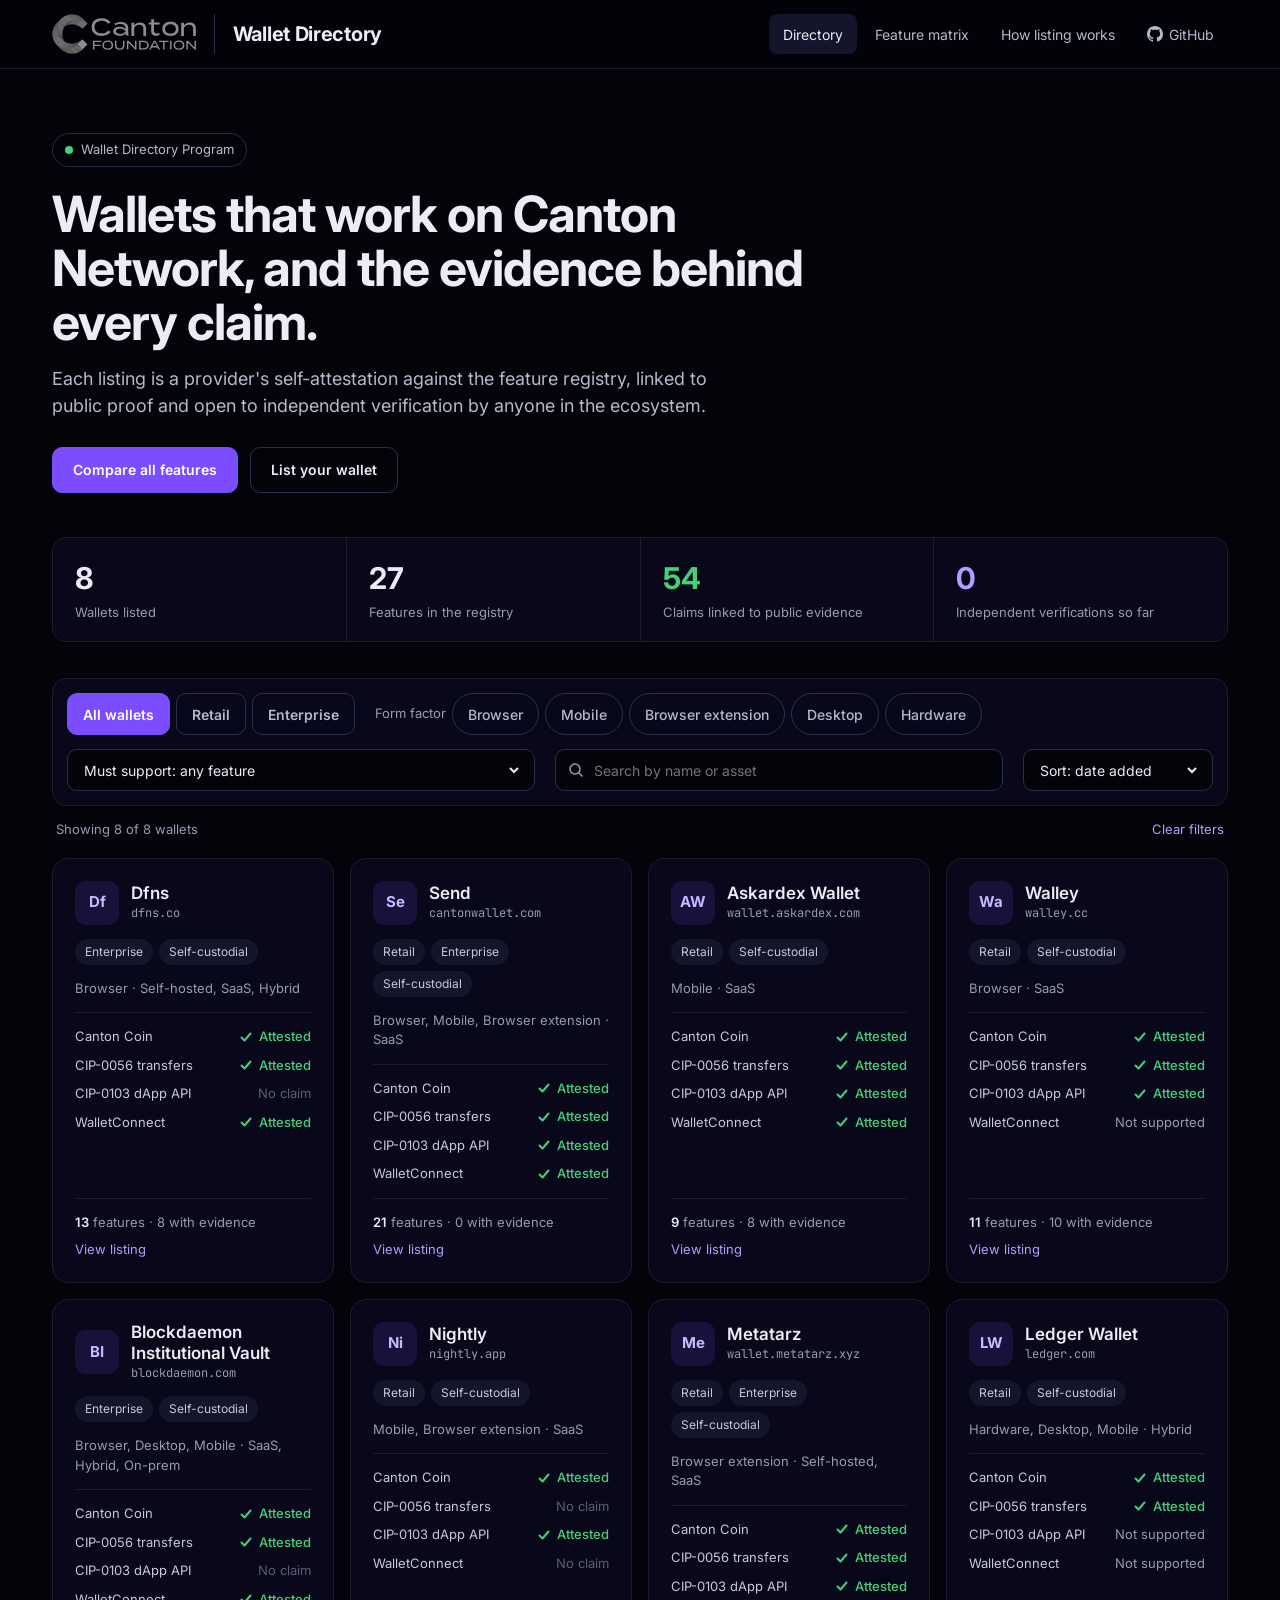
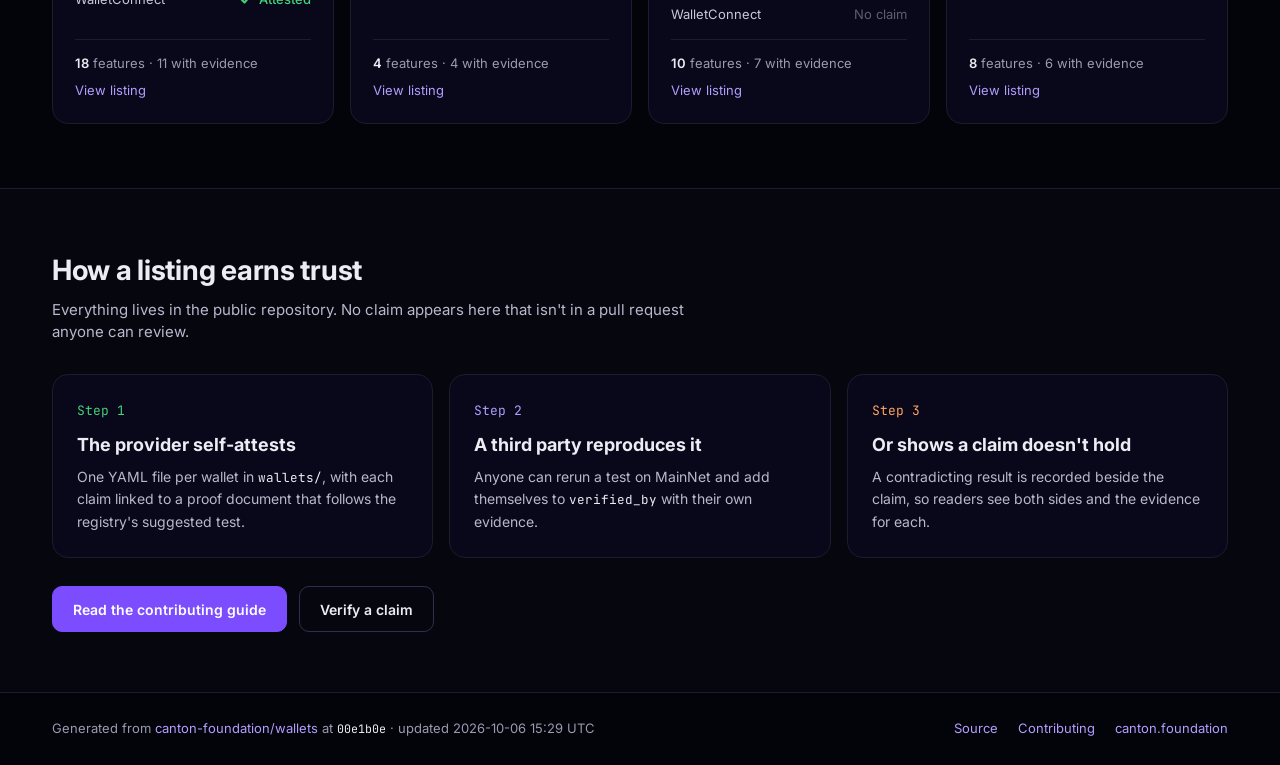
==== index.html @ 79802e5e "Added a new logo and favicon" ====
<!doctype html>
<html lang="en">
<head>
  <meta charset="utf-8">
  <meta name="viewport" content="width=device-width, initial-scale=1">
  <title>Canton Wallet Directory</title>
  <meta name="description" content="Canton Network wallet providers, the features they support, and the public evidence behind each claim.">
  <meta name="theme-color" content="#03030a">
  <!-- Canton "C" favicon, same file as sv-cal.canton.foundation -->
  <link rel="icon" type="image/png" href="assets/favicon.png">
  <link rel="apple-touch-icon" href="assets/favicon.png">
  <!-- Inter + JetBrains Mono, same fonts as the SV Calendar site -->
  <link rel="preconnect" href="https://fonts.googleapis.com">
  <link rel="preconnect" href="https://fonts.gstatic.com" crossorigin>
  <link href="https://fonts.googleapis.com/css2?family=Inter:wght@400;500;600;700&family=JetBrains+Mono:wght@400;500&display=swap" rel="stylesheet">
  <!-- Bump ?v= when styles.css or app.js change, to bust browser caches -->
  <link rel="stylesheet" href="assets/styles.css?v=2">
</head>
<body data-page="directory">
  <a class="skip" href="#main">Skip to content</a>
  <!-- Header and footer are drawn by app.js so all pages share one nav -->
  <header class="site-header" id="site-header"></header>
  <main id="main"><div class="wrap state-msg">Loading wallet data…</div></main>
  <footer class="site-footer" id="site-footer"></footer>
  <noscript><div class="wrap state-msg">This site needs JavaScript. The same data is in <a href="https://github.com/canton-foundation/wallets/blob/main/WALLET_DIRECTORY.md">WALLET_DIRECTORY.md</a>.</div></noscript>
  <script src="assets/app.js?v=2"></script>
</body>
</html>
---- assets/styles.css ----
/* ==========================================================================
   wallets.canton.foundation — shared styles
   Same visual language as sv-cal.canton.foundation and the Dev Fund site:
   dark #03030a base, #7c4dff purple, #43d17a green, Inter.
   ========================================================================== */

/* ---- Design tokens: change colours/spacing here, not in rules below ---- */
:root {
  --bg: #03030a;            /* page background */
  --bg-raised: #08081a;     /* cards, toolbars, table header */
  --bg-sunken: #06060f;     /* table body, footer band */
  --line: #1c1c2e;          /* main borders */
  --line-soft: #14142a;     /* row dividers, chip fill */
  --line-strong: #2f2f4d;   /* outlined buttons, inputs */

  --text: #ececf4;          /* body text */
  --text-2: #b8b8cc;        /* secondary text */
  --muted: #9a9ab0;         /* captions (passes 4.5:1 on --bg) */
  --faint: #5c5c74;         /* "no claim" dash */

  --purple: #7c4dff;        /* primary action */
  --purple-text: #b39dff;   /* purple used as text on dark */
  --purple-tint: #17123a;   /* wallet monogram tile */
  --green: #43d17a;         /* attested */
  --green-tint: #0f2a1b;
  --green-edge: #2b6e45;
  --orange: #ffa463;        /* disputed */
  --orange-tint: #3a1d0b;
  --shield-tint: #22174d;   /* verified */

  --radius-s: 8px;
  --radius-m: 12px;
  --radius-l: 16px;
  --max: 1240px;            /* content width */
  --font: "Inter", system-ui, -apple-system, "Segoe UI", sans-serif;
  --mono: "JetBrains Mono", ui-monospace, SFMono-Regular, Menlo, monospace;
}

/* ---- Base ---- */
*, *::before, *::after { box-sizing: border-box; }
html { -webkit-text-size-adjust: 100%; }
body {
  margin: 0;
  background: var(--bg);
  color: var(--text);
  font-family: var(--font);
  font-size: 15px;
  line-height: 1.5;
}
a { color: var(--purple-text); text-decoration: none; }
a:hover { color: #d4c7ff; text-decoration: underline; }
:focus-visible { outline: 2px solid var(--purple-text); outline-offset: 2px; border-radius: 4px; }
code { font-family: var(--mono); font-size: 0.9em; color: var(--text); }
.wrap { max-width: var(--max); margin: 0 auto; padding: 0 32px; }
.wrap--wide { max-width: 1360px; }
.sr-only { position: absolute; width: 1px; height: 1px; overflow: hidden; clip: rect(0 0 0 0); white-space: nowrap; }
@media (max-width: 640px) { .wrap { padding: 0 18px; } }

/* ---- Header / nav ---- */
.site-header { border-bottom: 1px solid var(--line); background: rgba(3, 3, 10, 0.94); position: sticky; top: 0; z-index: 20; backdrop-filter: blur(8px); }
.site-header .wrap { display: flex; flex-wrap: wrap; align-items: center; justify-content: space-between; gap: 12px; padding-top: 14px; padding-bottom: 14px; }
.brand { display: flex; align-items: center; gap: 12px; color: var(--text); }
.brand:hover { color: var(--text); text-decoration: none; }
/* Logo | divider | title, same arrangement as the SV Calendar header */
.brand { gap: 18px; min-width: 0; }
.brand-logo { height: 40px; width: auto; display: block; flex: 0 0 auto; }
.brand-divider { width: 1px; align-self: stretch; min-height: 36px; background: rgba(201, 156, 255, 0.25); flex: 0 0 auto; }
.brand-title { font-size: 20px; font-weight: 700; letter-spacing: -0.3px; white-space: nowrap; }
@media (max-width: 640px) {
  .brand-logo { height: 32px; }
  .brand-divider { display: none; }
  .brand-title { font-size: 16px; }
}
.nav { display: flex; flex-wrap: wrap; gap: 4px; font-size: 14px; }
.nav a { display: inline-flex; align-items: center; gap: 6px; min-height: 40px; padding: 0 14px; border-radius: var(--radius-s); color: var(--text-2); }
.nav a:hover { background: var(--line-soft); color: var(--text); text-decoration: none; }
.nav a[aria-current="page"] { background: var(--line-soft); color: var(--text); }

/* ---- Buttons & chips ---- */
.btn { display: inline-flex; align-items: center; justify-content: center; gap: 8px; min-height: 46px; padding: 0 20px; border-radius: 10px; border: 1px solid var(--line-strong); background: transparent; color: var(--text); font: inherit; font-size: 14px; font-weight: 600; cursor: pointer; }
.btn:hover { border-color: #4a4a72; text-decoration: none; color: var(--text); }
.btn--primary { background: var(--purple); border-color: var(--purple); color: #fff; }
.btn--primary:hover { background: #6a3cf0; color: #fff; }
.seg { display: inline-flex; flex-wrap: wrap; gap: 6px; }
.seg button, .chip {
  min-height: 42px; padding: 0 15px; border-radius: 10px; border: 1px solid var(--line-strong);
  background: transparent; color: var(--text-2); font: inherit; font-size: 14px; font-weight: 600; cursor: pointer;
}
.chip { border-radius: 999px; font-weight: 500; }
.seg button[aria-pressed="true"], .chip[aria-pressed="true"] { background: var(--purple); border-color: var(--purple); color: #fff; }
.tag { display: inline-block; padding: 4px 10px; border-radius: 999px; background: var(--line-soft); color: #c8c8da; font-size: 12px; }

/* ---- Form fields ---- */
.field { min-width: 0; max-width: 100%; display: flex; align-items: center; gap: 8px; min-height: 42px; padding: 0 12px; border: 1px solid var(--line-strong); border-radius: 10px; color: var(--muted); background: var(--bg); }
.field input, .field select { flex: 1; min-width: 0; width: 100%; text-overflow: ellipsis; background: transparent; border: 0; color: var(--text); font: inherit; font-size: 14px; outline: none; }
.field select option { background: var(--bg-raised); }
.field:focus-within { border-color: var(--purple-text); }
.field-label { font-size: 13px; color: var(--muted); }

/* ---- Hero ---- */
.hero { padding: 64px 0 36px; }
.hero h1 { margin: 0 0 16px; font-size: clamp(32px, 5vw, 50px); line-height: 1.08; letter-spacing: -0.02em; max-width: 820px; }
.hero p { margin: 0; font-size: 18px; color: var(--text-2); max-width: 680px; }
.hero-actions { display: flex; flex-wrap: wrap; gap: 12px; margin-top: 28px; }
.pill-intro { display: inline-flex; align-items: center; gap: 8px; padding: 6px 12px; margin-bottom: 20px; border: 1px solid #2a2a44; border-radius: 999px; font-size: 13px; color: var(--text-2); }
.dot { width: 8px; height: 8px; border-radius: 50%; background: var(--green); }

/* Stats strip: one bordered band split by 1px gaps */
.stats { display: grid; grid-template-columns: repeat(auto-fit, minmax(190px, 1fr)); gap: 1px; margin-top: 44px; background: var(--line); border: 1px solid var(--line); border-radius: 14px; overflow: hidden; }
.stat { background: var(--bg-raised); padding: 18px 22px; }
.stat b { display: block; font-size: 30px; font-weight: 700; }
.stat span { font-size: 13px; color: var(--muted); }
.stat .is-green { color: var(--green); }
.stat .is-purple { color: var(--purple-text); }

/* ---- Directory toolbar ---- */
.toolbar { display: flex; flex-wrap: wrap; align-items: center; gap: 14px 20px; padding: 14px; border: 1px solid var(--line); border-radius: 14px; background: var(--bg-raised); }
.toolbar-group { display: flex; flex-wrap: wrap; align-items: center; gap: 6px; }
.toolbar .field { flex: 1 1 220px; }
.result-line { display: flex; flex-wrap: wrap; justify-content: space-between; gap: 8px; margin: 14px 4px 18px; font-size: 13px; color: var(--muted); }
.linkish { background: none; border: 0; padding: 0; color: var(--purple-text); font: inherit; cursor: pointer; }
.linkish:hover { text-decoration: underline; }

/* ---- Wallet cards ---- */
.cards { display: grid; grid-template-columns: repeat(auto-fill, minmax(270px, 1fr)); gap: 16px; padding-bottom: 64px; }
.card { display: flex; flex-direction: column; gap: 14px; padding: 22px; border: 1px solid var(--line); border-radius: var(--radius-l); background: var(--bg-raised); }
.card:hover { border-color: #2c2c48; }
.card-head { display: flex; align-items: center; gap: 12px; }
.mono-tile { flex: none; width: 44px; height: 44px; border-radius: 11px; background: var(--purple-tint); color: #c9b8ff; display: flex; align-items: center; justify-content: center; font-weight: 700; font-size: 15px; }
.card h2 { margin: 0; font-size: 17px; font-weight: 600; line-height: 1.25; }
.card h2 a { color: var(--text); }
.domain { font-size: 12px; color: var(--muted); font-family: var(--mono); overflow-wrap: anywhere; }
.tags { display: flex; flex-wrap: wrap; gap: 6px; }
.form-line { font-size: 13px; color: var(--muted); }
.keylist { list-style: none; margin: 0; padding: 14px 0 0; border-top: 1px solid var(--line); display: flex; flex-direction: column; gap: 9px; font-size: 13px; }
.keylist li { display: flex; justify-content: space-between; align-items: center; gap: 8px; color: #c8c8da; }
.card-foot { margin-top: auto; display: flex; flex-wrap: wrap; align-items: center; justify-content: space-between; gap: 8px; padding-top: 14px; border-top: 1px solid var(--line); font-size: 13px; color: var(--muted); }
.card-foot strong { color: var(--text); font-weight: 600; }
.empty { grid-column: 1 / -1; padding: 40px; border: 1px dashed var(--line-strong); border-radius: var(--radius-l); text-align: center; color: var(--text-2); }

/* Small inline status words used on cards */
.st-yes { display: inline-flex; align-items: center; gap: 6px; color: var(--green); font-weight: 500; }
.st-no { color: var(--muted); }
.st-none { color: var(--faint); }

/* ---- "How it works" band ---- */
.band { border-top: 1px solid var(--line); background: var(--bg-sunken); padding: 60px 0; }
.band h2 { margin: 0 0 8px; font-size: 28px; letter-spacing: -0.01em; }
.band > .wrap > p { margin: 0 0 30px; color: var(--text-2); max-width: 640px; }
.steps { display: grid; grid-template-columns: repeat(auto-fit, minmax(250px, 1fr)); gap: 16px; list-style: none; margin: 0; padding: 0; }
.steps li { padding: 24px; border: 1px solid var(--line); border-radius: var(--radius-l); background: var(--bg-raised); }
.steps .step-n { font-family: var(--mono); font-size: 13px; }
.steps h3 { margin: 10px 0 8px; font-size: 18px; }
.steps p { margin: 0; color: var(--text-2); font-size: 14px; line-height: 1.6; }

/* ---- Page header (matrix / profile) ---- */
.page-head { padding: 44px 0 22px; display: flex; flex-wrap: wrap; align-items: flex-end; justify-content: space-between; gap: 20px; }
.page-head h1 { margin: 0 0 8px; font-size: clamp(30px, 4vw, 40px); letter-spacing: -0.02em; line-height: 1.1; }
.page-head p { margin: 0; color: var(--text-2); max-width: 640px; }

/* ---- Legend ---- */
.legend { display: flex; flex-wrap: wrap; gap: 10px 22px; padding: 14px 18px; margin-bottom: 18px; border: 1px solid var(--line); border-radius: var(--radius-m); background: var(--bg-raised); font-size: 13px; color: #c8c8da; }
.legend span { display: inline-flex; align-items: center; gap: 8px; }

/* ---- Status badges (matrix cells + legend) ---- */
.badge { width: 30px; height: 30px; border-radius: var(--radius-s); display: inline-flex; align-items: center; justify-content: center; }
.badge--sm { width: 22px; height: 22px; border-radius: 6px; }
.badge--proof { background: var(--green-tint); color: var(--green); }
.badge--attested { border: 1.5px solid var(--green-edge); color: var(--green); }
.badge--verified { background: var(--shield-tint); color: #c9b8ff; }
.badge--disputed { background: var(--orange-tint); color: var(--orange); }
a.badge:hover { filter: brightness(1.3); text-decoration: none; }
.cell-stack { display: inline-flex; gap: 4px; align-items: center; justify-content: center; flex-wrap: wrap; }
.unsup { font-size: 12px; color: var(--muted); border-bottom: 1px dotted #6b6b85; }
.unsup:hover { color: var(--text); text-decoration: none; }
.nil { color: #4a4a60; }

/* ---- Matrix table ---- */
.matrix-controls { display: flex; flex-wrap: wrap; gap: 10px 18px; align-items: center; margin-bottom: 16px; }
.table-box { overflow: auto; max-height: calc(100vh - 140px); border: 1px solid var(--line); border-radius: var(--radius-l); background: var(--bg-sunken); margin-bottom: 18px; }
.matrix { width: 100%; border-collapse: separate; border-spacing: 0; font-size: 13px; }
.matrix th, .matrix td { border-bottom: 1px solid var(--line-soft); }
.matrix thead th { position: sticky; top: 0; z-index: 3; background: var(--bg-raised); padding: 14px 6px; border-bottom: 1px solid var(--line); vertical-align: bottom; min-width: 96px; }
.matrix thead th.feat-col { left: 0; z-index: 4; text-align: left; padding-left: 20px; min-width: 230px; color: var(--muted); font-size: 13px; font-weight: 600; }
.matrix .wallet-head { display: flex; flex-direction: column; align-items: center; gap: 7px; color: var(--text); text-align: center; }
.matrix .wallet-head:hover { text-decoration: none; }
.matrix .wallet-head .mono-tile { width: 36px; height: 36px; font-size: 13px; border-radius: 10px; }
.matrix .wallet-head b { font-size: 13px; line-height: 1.25; font-weight: 600; }
.matrix .wallet-head small { font-size: 11px; color: var(--muted); font-weight: 400; }
.matrix tbody th[scope="row"] { position: sticky; left: 0; z-index: 2; background: var(--bg-sunken); text-align: left; font-weight: 500; padding: 13px 20px; min-width: 230px; max-width: 280px; }
.matrix .feat-id { font-family: var(--mono); font-size: 11px; color: #6b6b85; margin-top: 2px; font-weight: 400; }
.matrix td { text-align: center; padding: 9px 6px; border-left: 1px solid var(--line-soft); }
.matrix td.text-cell { text-align: left; font-size: 12px; color: var(--text-2); line-height: 1.45; min-width: 96px; overflow-wrap: anywhere; }
.matrix .cat-row th { position: sticky; left: 0; background: var(--bg-sunken); text-align: left; padding: 20px 20px 8px; font-size: 13px; font-weight: 600; color: var(--purple-text); border-bottom: 1px solid var(--line); }
.matrix .section-row th { background: #0b0b1d; text-align: left; padding: 14px 20px; font-size: 15px; font-weight: 700; border-bottom: 1px solid var(--line); position: sticky; left: 0; }
.matrix tbody tr:hover td, .matrix tbody tr:hover th[scope="row"] { background: #0c0c1c; }
.note { font-size: 13px; color: var(--muted); margin: 0 4px 56px; }

/* ---- Profile ---- */
.crumbs { padding-top: 28px; font-size: 13px; color: var(--muted); }
.crumbs span { margin: 0 6px; }
.profile-head { display: flex; flex-wrap: wrap; align-items: flex-start; justify-content: space-between; gap: 22px; margin-top: 22px; }
.profile-id { display: flex; gap: 18px; align-items: center; }
.profile-id .mono-tile { width: 68px; height: 68px; border-radius: 18px; font-size: 22px; }
.profile-id h1 { margin: 0; font-size: clamp(30px, 4vw, 40px); letter-spacing: -0.02em; line-height: 1.1; }
.profile-meta { display: flex; flex-wrap: wrap; gap: 4px 16px; margin-top: 8px; font-size: 14px; color: var(--muted); }
.profile-tags { margin-top: 18px; }
.profile-stats { margin-top: 24px; display: grid; grid-template-columns: repeat(auto-fit, minmax(170px, 1fr)); gap: 12px; }
.profile-stats div { padding: 16px 20px; border: 1px solid var(--line); border-radius: 14px; background: var(--bg-raised); }
.profile-stats b { display: block; font-size: 26px; }
.profile-stats span { font-size: 13px; color: var(--muted); }
.profile-body { display: flex; flex-wrap: wrap; gap: 30px; align-items: flex-start; padding: 36px 0 64px; }
.profile-main { flex: 999 1 560px; min-width: 0; display: flex; flex-direction: column; gap: 26px; }
.profile-side { flex: 1 1 300px; display: flex; flex-direction: column; gap: 16px; }
.group-title { margin: 0 0 10px; font-size: 14px; font-weight: 600; color: var(--purple-text); }
.feature-list { border: 1px solid var(--line); border-radius: 14px; background: var(--bg-raised); overflow: hidden; }
.feature-row { padding: 16px 20px; border-bottom: 1px solid var(--line-soft); display: flex; flex-direction: column; gap: 8px; }
.feature-row:last-child { border-bottom: 0; }
.feature-top { display: flex; flex-wrap: wrap; justify-content: space-between; align-items: center; gap: 10px; }
.feature-top .name { font-weight: 600; font-size: 15px; }
.feature-top .fid { font-family: var(--mono); font-size: 11px; color: #6b6b85; }
.pills { display: flex; flex-wrap: wrap; gap: 6px; }
.pill { display: inline-flex; align-items: center; gap: 6px; padding: 4px 10px; border-radius: 999px; font-size: 12px; font-weight: 600; }
.pill--proof, .pill--attested { background: var(--green-tint); color: var(--green); }
.pill--unsupported { background: var(--line-soft); color: #c8c8da; }
.pill--none { color: var(--faint); font-weight: 500; }
.pill--pending { border: 1px dashed #3a3a58; color: var(--muted); font-weight: 500; }
.pill--verified { background: var(--shield-tint); color: #c9b8ff; }
.pill--disputed { background: var(--orange-tint); color: var(--orange); }
.reason { margin: 0; font-size: 14px; color: var(--text-2); }
.text-val { margin: 0; font-size: 14px; color: var(--text); }
.row-links { display: flex; flex-wrap: wrap; gap: 6px 18px; font-size: 13px; }
details.test summary { cursor: pointer; color: var(--muted); font-size: 13px; }
details.test p { margin: 8px 0 0; font-size: 13px; color: var(--text-2); }
.panel { padding: 22px; border: 1px solid var(--line); border-radius: 14px; background: var(--bg-raised); }
.panel h2 { margin: 0 0 12px; font-size: 15px; }
.panel--accent { border-color: #2a2150; background: #0e0a24; }
.panel p { margin: 0 0 16px; font-size: 13px; color: var(--text-2); line-height: 1.6; }
.panel dl { margin: 0; display: flex; flex-direction: column; gap: 14px; font-size: 13px; }
.panel dt { color: var(--muted); margin-bottom: 3px; }
.panel dd { margin: 0; line-height: 1.55; }
.stack { display: flex; flex-direction: column; gap: 8px; }
.compare-form { display: flex; flex-direction: column; gap: 10px; }

/* ---- Footer ---- */
.site-footer { border-top: 1px solid var(--line); }
.site-footer .wrap { display: flex; flex-wrap: wrap; justify-content: space-between; gap: 12px; padding-top: 26px; padding-bottom: 26px; font-size: 13px; color: var(--muted); }
.site-footer nav { display: flex; gap: 20px; }

/* ---- Loading / error ---- */
.state-msg { padding: 60px 0; color: var(--text-2); }

@media (prefers-reduced-motion: reduce) { * { scroll-behavior: auto !important; transition: none !important; } }

/* Skip link: hidden until focused with the keyboard */
.skip { position: absolute; left: -9999px; top: 8px; z-index: 50; padding: 10px 14px; border-radius: 8px; background: var(--purple); color: #fff; }
.skip:focus { left: 8px; }
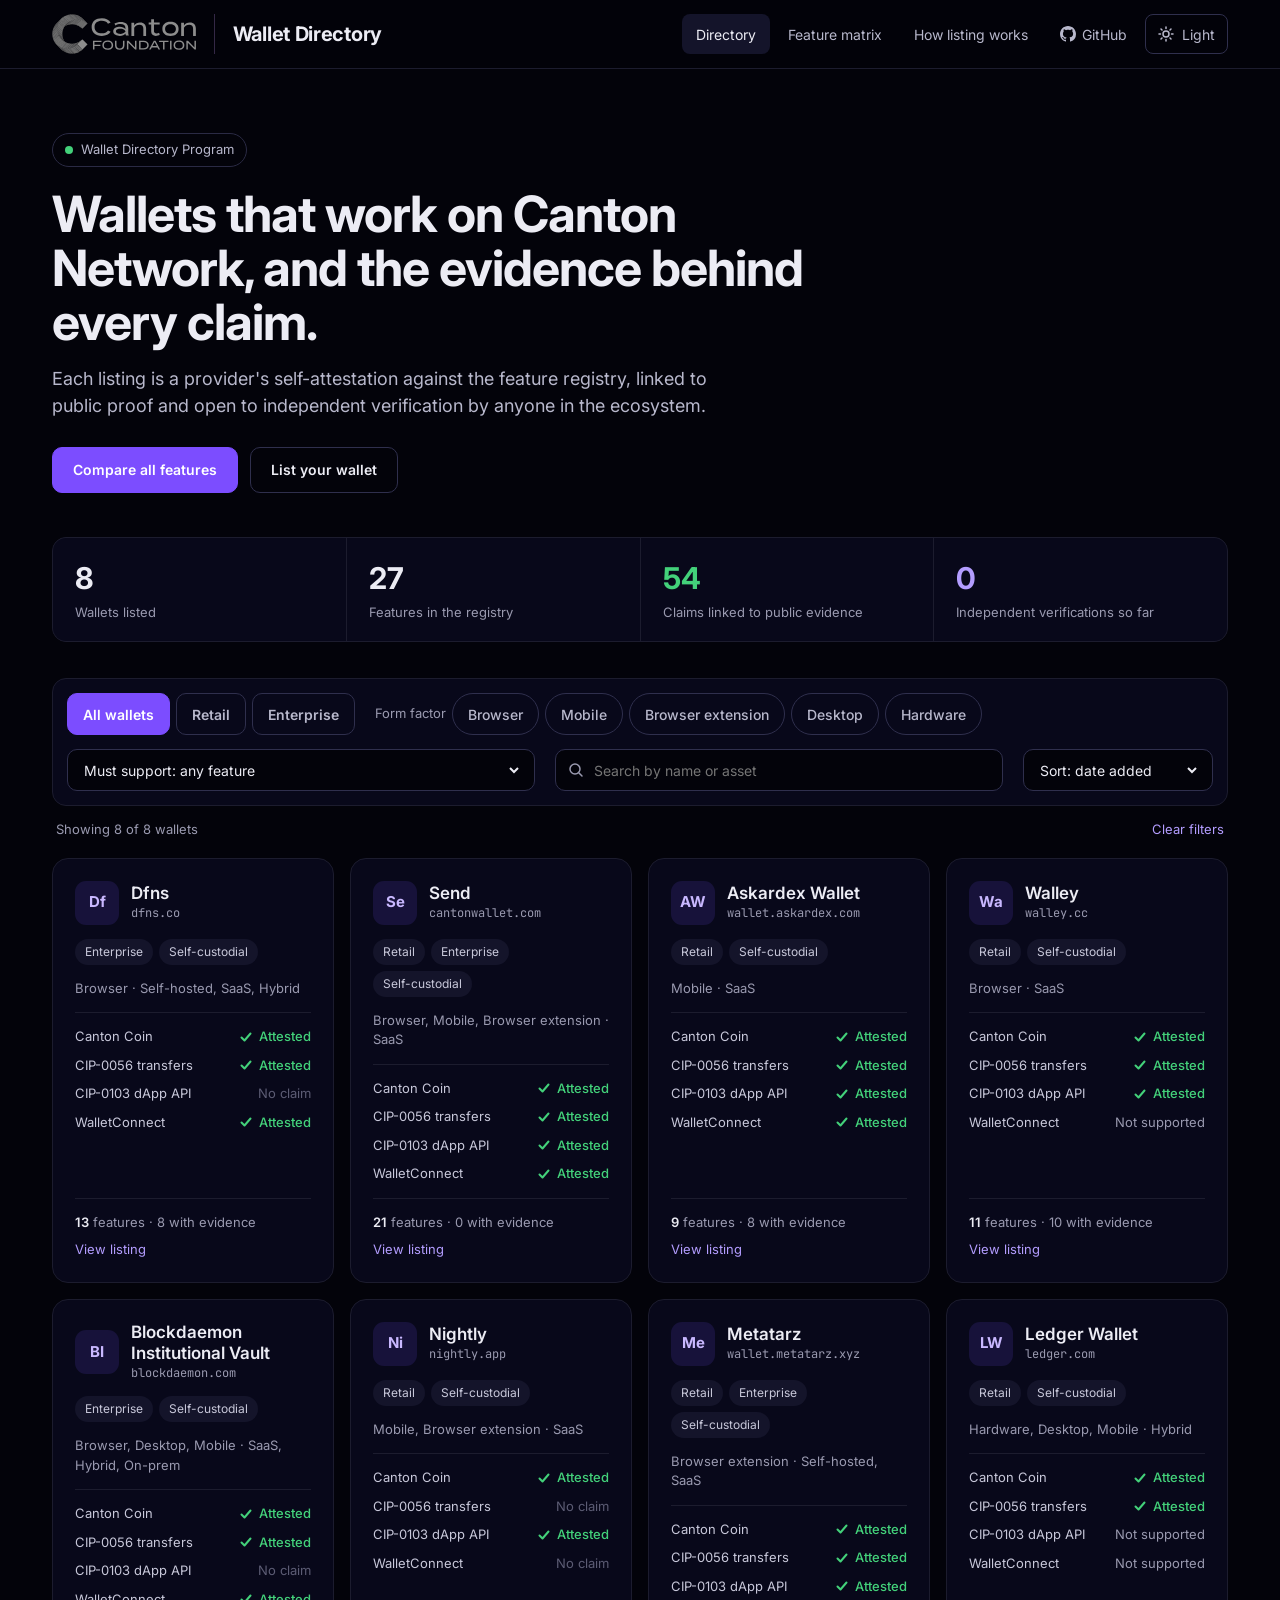
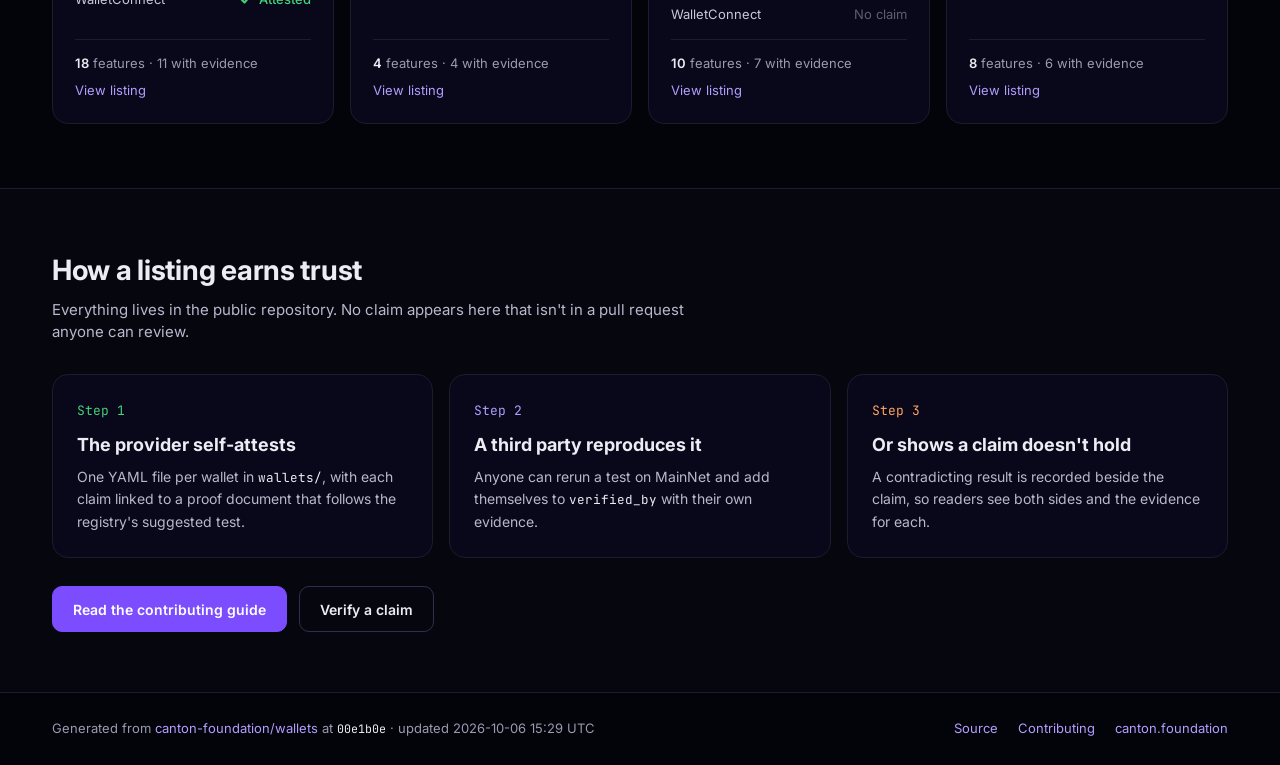
==== commit d830a312: "Added light theme" ====
--- a/index.html
+++ b/index.html
@@ -5,7 +5,8 @@
   <meta name="viewport" content="width=device-width, initial-scale=1">
   <title>Canton Wallet Directory</title>
   <meta name="description" content="Canton Network wallet providers, the features they support, and the public evidence behind each claim.">
-  <meta name="theme-color" content="#03030a">
+  <meta name="theme-color" content="#03030a" media="(prefers-color-scheme: dark)">
+  <meta name="theme-color" content="#f6f6fa" media="(prefers-color-scheme: light)">
   <!-- Canton "C" favicon, same file as sv-cal.canton.foundation -->
   <link rel="icon" type="image/png" href="assets/favicon.png">
   <link rel="apple-touch-icon" href="assets/favicon.png">
@@ -13,8 +14,12 @@
   <link rel="preconnect" href="https://fonts.googleapis.com">
   <link rel="preconnect" href="https://fonts.gstatic.com" crossorigin>
   <link href="https://fonts.googleapis.com/css2?family=Inter:wght@400;500;600;700&family=JetBrains+Mono:wght@400;500&display=swap" rel="stylesheet">
+  <!-- Apply the saved theme before the page paints (dark is the default) -->
+  <script>
+    try { if (localStorage.getItem("wallets-theme") === "light") document.documentElement.dataset.theme = "light"; } catch (e) {}
+  </script>
   <!-- Bump ?v= when styles.css or app.js change, to bust browser caches -->
-  <link rel="stylesheet" href="assets/styles.css?v=2">
+  <link rel="stylesheet" href="assets/styles.css?v=3">
 </head>
 <body data-page="directory">
   <a class="skip" href="#main">Skip to content</a>
@@ -23,6 +28,6 @@
   <main id="main"><div class="wrap state-msg">Loading wallet data…</div></main>
   <footer class="site-footer" id="site-footer"></footer>
   <noscript><div class="wrap state-msg">This site needs JavaScript. The same data is in <a href="https://github.com/canton-foundation/wallets/blob/main/WALLET_DIRECTORY.md">WALLET_DIRECTORY.md</a>.</div></noscript>
-  <script src="assets/app.js?v=2"></script>
+  <script src="assets/app.js?v=3"></script>
 </body>
 </html>
--- a/assets/styles.css
+++ b/assets/styles.css
@@ -27,6 +27,22 @@
   --orange: #ffa463;        /* disputed */
   --orange-tint: #3a1d0b;
   --shield-tint: #22174d;   /* verified */
+  --mono-text: #c9b8ff;     /* monogram + verified text */
+  --chip-text: #c8c8da;     /* tags, legend, list text */
+  --id-text: #6b6b85;       /* feature ids under names */
+  --nil: #4a4a60;           /* "no claim" dash in the matrix */
+  --link-hover: #d4c7ff;
+  --purple-hover: #6a3cf0;
+  --hover-border: #4a4a72;
+  --intro-border: #2a2a44;
+  --pending-border: #3a3a58;
+  --section-bg: #0b0b1d;    /* "Primary / Other features" rows */
+  --row-hover: #0c0c1c;
+  --accent-border: #2a2150; /* "Tested this wallet yourself?" panel */
+  --accent-bg: #0e0a24;
+  --header-bg: rgba(3, 3, 10, 0.94);
+  --divider: rgba(201, 156, 255, 0.25);
+  color-scheme: dark;       /* native scrollbars, selects, date pickers */
 
   --radius-s: 8px;
   --radius-m: 12px;
@@ -48,7 +64,7 @@
   line-height: 1.5;
 }
 a { color: var(--purple-text); text-decoration: none; }
-a:hover { color: #d4c7ff; text-decoration: underline; }
+a:hover { color: var(--link-hover); text-decoration: underline; }
 :focus-visible { outline: 2px solid var(--purple-text); outline-offset: 2px; border-radius: 4px; }
 code { font-family: var(--mono); font-size: 0.9em; color: var(--text); }
 .wrap { max-width: var(--max); margin: 0 auto; padding: 0 32px; }
@@ -57,14 +73,14 @@
 @media (max-width: 640px) { .wrap { padding: 0 18px; } }
 
 /* ---- Header / nav ---- */
-.site-header { border-bottom: 1px solid var(--line); background: rgba(3, 3, 10, 0.94); position: sticky; top: 0; z-index: 20; backdrop-filter: blur(8px); }
+.site-header { border-bottom: 1px solid var(--line); background: var(--header-bg); position: sticky; top: 0; z-index: 20; backdrop-filter: blur(8px); }
 .site-header .wrap { display: flex; flex-wrap: wrap; align-items: center; justify-content: space-between; gap: 12px; padding-top: 14px; padding-bottom: 14px; }
 .brand { display: flex; align-items: center; gap: 12px; color: var(--text); }
 .brand:hover { color: var(--text); text-decoration: none; }
 /* Logo | divider | title, same arrangement as the SV Calendar header */
 .brand { gap: 18px; min-width: 0; }
 .brand-logo { height: 40px; width: auto; display: block; flex: 0 0 auto; }
-.brand-divider { width: 1px; align-self: stretch; min-height: 36px; background: rgba(201, 156, 255, 0.25); flex: 0 0 auto; }
+.brand-divider { width: 1px; align-self: stretch; min-height: 36px; background: var(--divider); flex: 0 0 auto; }
 .brand-title { font-size: 20px; font-weight: 700; letter-spacing: -0.3px; white-space: nowrap; }
 @media (max-width: 640px) {
   .brand-logo { height: 32px; }
@@ -78,9 +94,9 @@
 
 /* ---- Buttons & chips ---- */
 .btn { display: inline-flex; align-items: center; justify-content: center; gap: 8px; min-height: 46px; padding: 0 20px; border-radius: 10px; border: 1px solid var(--line-strong); background: transparent; color: var(--text); font: inherit; font-size: 14px; font-weight: 600; cursor: pointer; }
-.btn:hover { border-color: #4a4a72; text-decoration: none; color: var(--text); }
+.btn:hover { border-color: var(--hover-border); text-decoration: none; color: var(--text); }
 .btn--primary { background: var(--purple); border-color: var(--purple); color: #fff; }
-.btn--primary:hover { background: #6a3cf0; color: #fff; }
+.btn--primary:hover { background: var(--purple-hover); color: #fff; }
 .seg { display: inline-flex; flex-wrap: wrap; gap: 6px; }
 .seg button, .chip {
   min-height: 42px; padding: 0 15px; border-radius: 10px; border: 1px solid var(--line-strong);
@@ -88,7 +104,7 @@
 }
 .chip { border-radius: 999px; font-weight: 500; }
 .seg button[aria-pressed="true"], .chip[aria-pressed="true"] { background: var(--purple); border-color: var(--purple); color: #fff; }
-.tag { display: inline-block; padding: 4px 10px; border-radius: 999px; background: var(--line-soft); color: #c8c8da; font-size: 12px; }
+.tag { display: inline-block; padding: 4px 10px; border-radius: 999px; background: var(--line-soft); color: var(--chip-text); font-size: 12px; }
 
 /* ---- Form fields ---- */
 .field { min-width: 0; max-width: 100%; display: flex; align-items: center; gap: 8px; min-height: 42px; padding: 0 12px; border: 1px solid var(--line-strong); border-radius: 10px; color: var(--muted); background: var(--bg); }
@@ -102,7 +118,7 @@
 .hero h1 { margin: 0 0 16px; font-size: clamp(32px, 5vw, 50px); line-height: 1.08; letter-spacing: -0.02em; max-width: 820px; }
 .hero p { margin: 0; font-size: 18px; color: var(--text-2); max-width: 680px; }
 .hero-actions { display: flex; flex-wrap: wrap; gap: 12px; margin-top: 28px; }
-.pill-intro { display: inline-flex; align-items: center; gap: 8px; padding: 6px 12px; margin-bottom: 20px; border: 1px solid #2a2a44; border-radius: 999px; font-size: 13px; color: var(--text-2); }
+.pill-intro { display: inline-flex; align-items: center; gap: 8px; padding: 6px 12px; margin-bottom: 20px; border: 1px solid var(--intro-border); border-radius: 999px; font-size: 13px; color: var(--text-2); }
 .dot { width: 8px; height: 8px; border-radius: 50%; background: var(--green); }
 
 /* Stats strip: one bordered band split by 1px gaps */
@@ -124,16 +140,16 @@
 /* ---- Wallet cards ---- */
 .cards { display: grid; grid-template-columns: repeat(auto-fill, minmax(270px, 1fr)); gap: 16px; padding-bottom: 64px; }
 .card { display: flex; flex-direction: column; gap: 14px; padding: 22px; border: 1px solid var(--line); border-radius: var(--radius-l); background: var(--bg-raised); }
-.card:hover { border-color: #2c2c48; }
+.card:hover { border-color: var(--hover-border); }
 .card-head { display: flex; align-items: center; gap: 12px; }
-.mono-tile { flex: none; width: 44px; height: 44px; border-radius: 11px; background: var(--purple-tint); color: #c9b8ff; display: flex; align-items: center; justify-content: center; font-weight: 700; font-size: 15px; }
+.mono-tile { flex: none; width: 44px; height: 44px; border-radius: 11px; background: var(--purple-tint); color: var(--mono-text); display: flex; align-items: center; justify-content: center; font-weight: 700; font-size: 15px; }
 .card h2 { margin: 0; font-size: 17px; font-weight: 600; line-height: 1.25; }
 .card h2 a { color: var(--text); }
 .domain { font-size: 12px; color: var(--muted); font-family: var(--mono); overflow-wrap: anywhere; }
 .tags { display: flex; flex-wrap: wrap; gap: 6px; }
 .form-line { font-size: 13px; color: var(--muted); }
 .keylist { list-style: none; margin: 0; padding: 14px 0 0; border-top: 1px solid var(--line); display: flex; flex-direction: column; gap: 9px; font-size: 13px; }
-.keylist li { display: flex; justify-content: space-between; align-items: center; gap: 8px; color: #c8c8da; }
+.keylist li { display: flex; justify-content: space-between; align-items: center; gap: 8px; color: var(--chip-text); }
 .card-foot { margin-top: auto; display: flex; flex-wrap: wrap; align-items: center; justify-content: space-between; gap: 8px; padding-top: 14px; border-top: 1px solid var(--line); font-size: 13px; color: var(--muted); }
 .card-foot strong { color: var(--text); font-weight: 600; }
 .empty { grid-column: 1 / -1; padding: 40px; border: 1px dashed var(--line-strong); border-radius: var(--radius-l); text-align: center; color: var(--text-2); }
@@ -159,7 +175,7 @@
 .page-head p { margin: 0; color: var(--text-2); max-width: 640px; }
 
 /* ---- Legend ---- */
-.legend { display: flex; flex-wrap: wrap; gap: 10px 22px; padding: 14px 18px; margin-bottom: 18px; border: 1px solid var(--line); border-radius: var(--radius-m); background: var(--bg-raised); font-size: 13px; color: #c8c8da; }
+.legend { display: flex; flex-wrap: wrap; gap: 10px 22px; padding: 14px 18px; margin-bottom: 18px; border: 1px solid var(--line); border-radius: var(--radius-m); background: var(--bg-raised); font-size: 13px; color: var(--chip-text); }
 .legend span { display: inline-flex; align-items: center; gap: 8px; }
 
 /* ---- Status badges (matrix cells + legend) ---- */
@@ -167,13 +183,13 @@
 .badge--sm { width: 22px; height: 22px; border-radius: 6px; }
 .badge--proof { background: var(--green-tint); color: var(--green); }
 .badge--attested { border: 1.5px solid var(--green-edge); color: var(--green); }
-.badge--verified { background: var(--shield-tint); color: #c9b8ff; }
+.badge--verified { background: var(--shield-tint); color: var(--mono-text); }
 .badge--disputed { background: var(--orange-tint); color: var(--orange); }
 a.badge:hover { filter: brightness(1.3); text-decoration: none; }
 .cell-stack { display: inline-flex; gap: 4px; align-items: center; justify-content: center; flex-wrap: wrap; }
-.unsup { font-size: 12px; color: var(--muted); border-bottom: 1px dotted #6b6b85; }
+.unsup { font-size: 12px; color: var(--muted); border-bottom: 1px dotted var(--id-text); }
 .unsup:hover { color: var(--text); text-decoration: none; }
-.nil { color: #4a4a60; }
+.nil { color: var(--nil); }
 
 /* ---- Matrix table ---- */
 .matrix-controls { display: flex; flex-wrap: wrap; gap: 10px 18px; align-items: center; margin-bottom: 16px; }
@@ -188,12 +204,12 @@
 .matrix .wallet-head b { font-size: 13px; line-height: 1.25; font-weight: 600; }
 .matrix .wallet-head small { font-size: 11px; color: var(--muted); font-weight: 400; }
 .matrix tbody th[scope="row"] { position: sticky; left: 0; z-index: 2; background: var(--bg-sunken); text-align: left; font-weight: 500; padding: 13px 20px; min-width: 230px; max-width: 280px; }
-.matrix .feat-id { font-family: var(--mono); font-size: 11px; color: #6b6b85; margin-top: 2px; font-weight: 400; }
+.matrix .feat-id { font-family: var(--mono); font-size: 11px; color: var(--id-text); margin-top: 2px; font-weight: 400; }
 .matrix td { text-align: center; padding: 9px 6px; border-left: 1px solid var(--line-soft); }
 .matrix td.text-cell { text-align: left; font-size: 12px; color: var(--text-2); line-height: 1.45; min-width: 96px; overflow-wrap: anywhere; }
 .matrix .cat-row th { position: sticky; left: 0; background: var(--bg-sunken); text-align: left; padding: 20px 20px 8px; font-size: 13px; font-weight: 600; color: var(--purple-text); border-bottom: 1px solid var(--line); }
-.matrix .section-row th { background: #0b0b1d; text-align: left; padding: 14px 20px; font-size: 15px; font-weight: 700; border-bottom: 1px solid var(--line); position: sticky; left: 0; }
-.matrix tbody tr:hover td, .matrix tbody tr:hover th[scope="row"] { background: #0c0c1c; }
+.matrix .section-row th { background: var(--section-bg); text-align: left; padding: 14px 20px; font-size: 15px; font-weight: 700; border-bottom: 1px solid var(--line); position: sticky; left: 0; }
+.matrix tbody tr:hover td, .matrix tbody tr:hover th[scope="row"] { background: var(--row-hover); }
 .note { font-size: 13px; color: var(--muted); margin: 0 4px 56px; }
 
 /* ---- Profile ---- */
@@ -218,14 +234,14 @@
 .feature-row:last-child { border-bottom: 0; }
 .feature-top { display: flex; flex-wrap: wrap; justify-content: space-between; align-items: center; gap: 10px; }
 .feature-top .name { font-weight: 600; font-size: 15px; }
-.feature-top .fid { font-family: var(--mono); font-size: 11px; color: #6b6b85; }
+.feature-top .fid { font-family: var(--mono); font-size: 11px; color: var(--id-text); }
 .pills { display: flex; flex-wrap: wrap; gap: 6px; }
 .pill { display: inline-flex; align-items: center; gap: 6px; padding: 4px 10px; border-radius: 999px; font-size: 12px; font-weight: 600; }
 .pill--proof, .pill--attested { background: var(--green-tint); color: var(--green); }
-.pill--unsupported { background: var(--line-soft); color: #c8c8da; }
+.pill--unsupported { background: var(--line-soft); color: var(--chip-text); }
 .pill--none { color: var(--faint); font-weight: 500; }
-.pill--pending { border: 1px dashed #3a3a58; color: var(--muted); font-weight: 500; }
-.pill--verified { background: var(--shield-tint); color: #c9b8ff; }
+.pill--pending { border: 1px dashed var(--pending-border); color: var(--muted); font-weight: 500; }
+.pill--verified { background: var(--shield-tint); color: var(--mono-text); }
 .pill--disputed { background: var(--orange-tint); color: var(--orange); }
 .reason { margin: 0; font-size: 14px; color: var(--text-2); }
 .text-val { margin: 0; font-size: 14px; color: var(--text); }
@@ -234,7 +250,7 @@
 details.test p { margin: 8px 0 0; font-size: 13px; color: var(--text-2); }
 .panel { padding: 22px; border: 1px solid var(--line); border-radius: 14px; background: var(--bg-raised); }
 .panel h2 { margin: 0 0 12px; font-size: 15px; }
-.panel--accent { border-color: #2a2150; background: #0e0a24; }
+.panel--accent { border-color: var(--accent-border); background: var(--accent-bg); }
 .panel p { margin: 0 0 16px; font-size: 13px; color: var(--text-2); line-height: 1.6; }
 .panel dl { margin: 0; display: flex; flex-direction: column; gap: 14px; font-size: 13px; }
 .panel dt { color: var(--muted); margin-bottom: 3px; }
@@ -255,3 +271,53 @@
 /* Skip link: hidden until focused with the keyboard */
 .skip { position: absolute; left: -9999px; top: 8px; z-index: 50; padding: 10px 14px; border-radius: 8px; background: var(--purple); color: #fff; }
 .skip:focus { left: 8px; }
+
+/* ---- Light theme ----------------------------------------------------------
+   Turned on by <html data-theme="light"> (set by the header toggle and
+   remembered in localStorage). Only tokens change; every rule above reads
+   them, so nothing else needs a light-specific version.
+   Text colours are picked to pass 4.5:1 on white.                          */
+:root[data-theme="light"] {
+  --bg: #f6f6fa;
+  --bg-raised: #ffffff;
+  --bg-sunken: #f0f0f6;
+  --line: #e1e1eb;
+  --line-soft: #ececf3;
+  --line-strong: #c9c9d9;
+
+  --text: #12121c;
+  --text-2: #44445a;
+  --muted: #5d5d73;
+  --faint: #8e8ea4;
+
+  --purple: #6a3cf0;
+  --purple-text: #5329d6;
+  --purple-tint: #ece6ff;
+  --green: #157a3f;
+  --green-tint: #e2f4e9;
+  --green-edge: #6bbd8d;
+  --orange: #a84b0c;
+  --orange-tint: #fdebdc;
+  --shield-tint: #ece6ff;
+
+  --mono-text: #4a26c0;
+  --chip-text: #33334a;
+  --id-text: #74748a;
+  --nil: #a9a9bd;
+  --link-hover: #3c1aa8;
+  --purple-hover: #5a2fe0;
+  --hover-border: #a9a9c0;
+  --intro-border: #d6d6e4;
+  --pending-border: #c2c2d4;
+  --section-bg: #e9e9f2;
+  --row-hover: #f6f3ff;
+  --accent-border: #d8ccff;
+  --accent-bg: #f5f1ff;
+  --header-bg: rgba(246, 246, 250, 0.94);
+  --divider: rgba(106, 60, 240, 0.28);
+  color-scheme: light;
+}
+
+/* ---- Theme toggle button (in the header nav) ---- */
+.theme-toggle { display: inline-flex; align-items: center; gap: 8px; min-height: 40px; padding: 0 12px; border-radius: var(--radius-s); border: 1px solid var(--line-strong); background: transparent; color: var(--text-2); font: inherit; font-size: 14px; cursor: pointer; }
+.theme-toggle:hover { color: var(--text); border-color: var(--hover-border); }
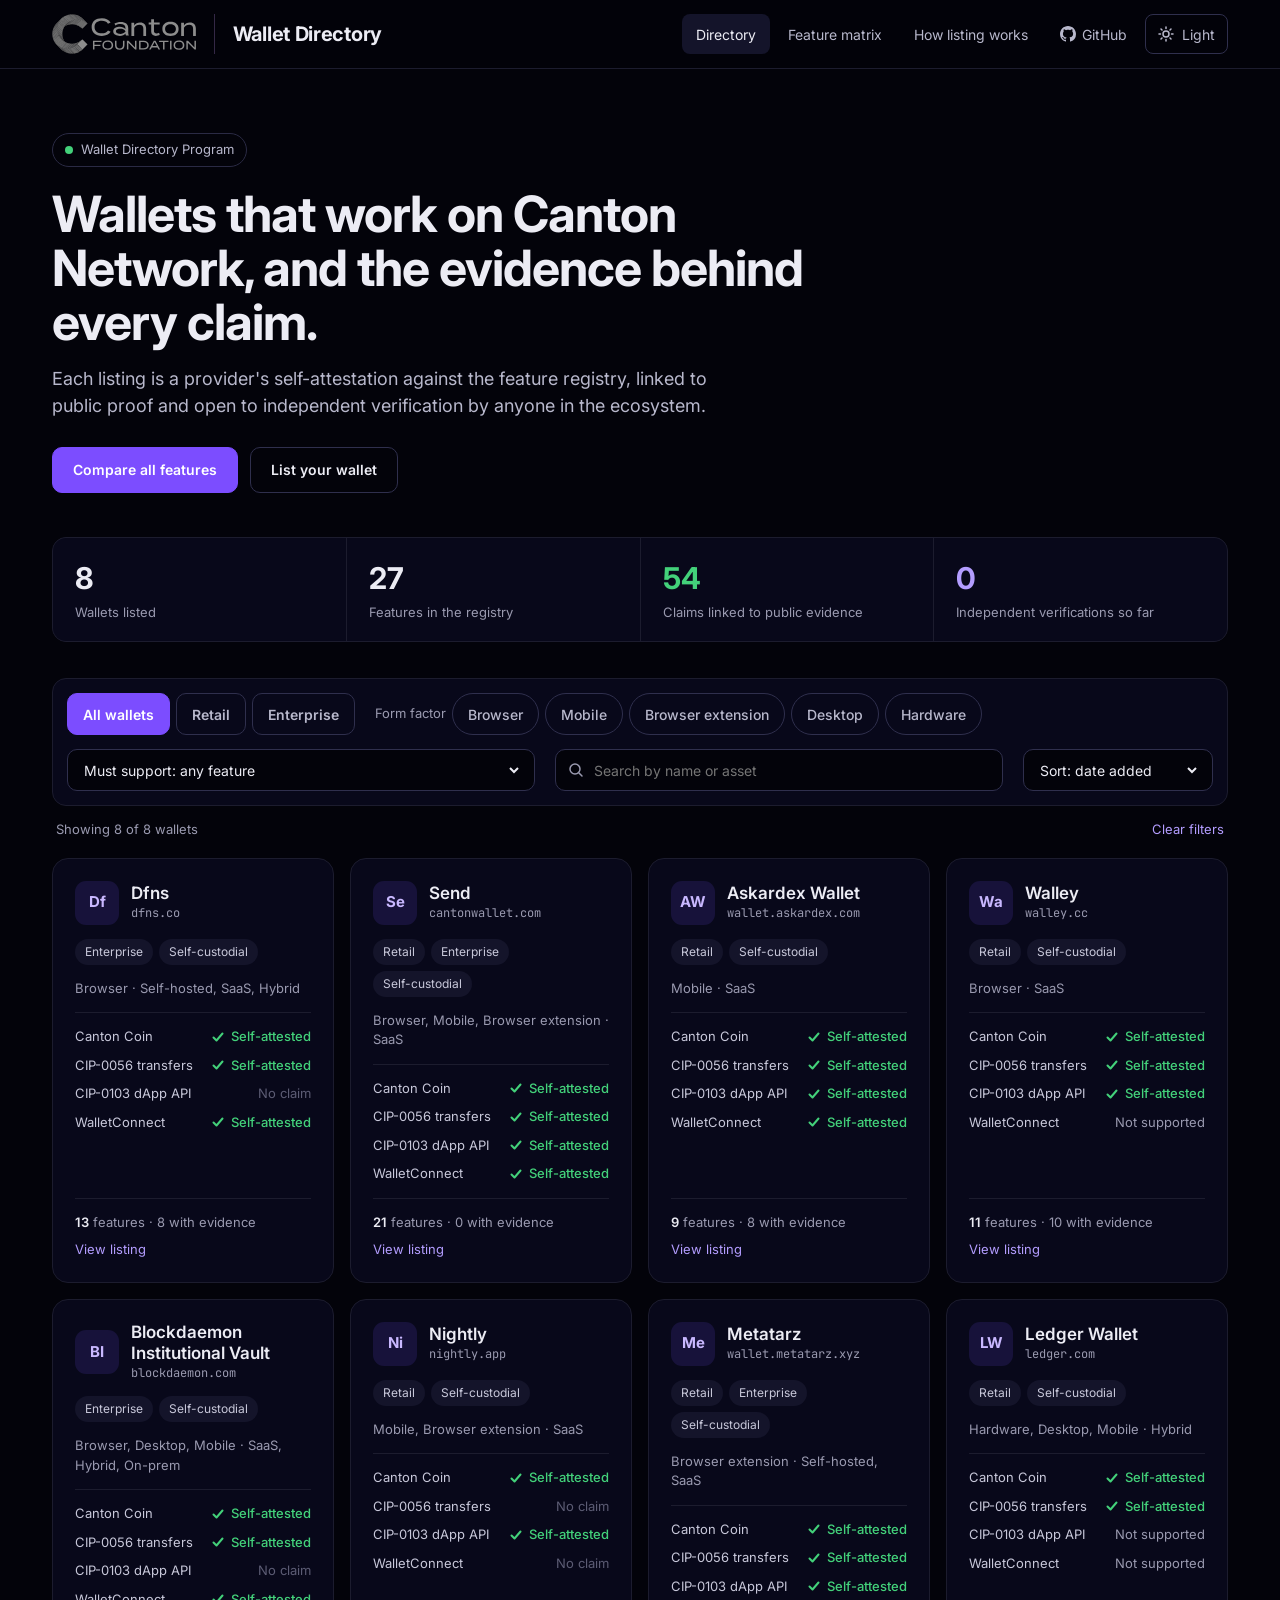
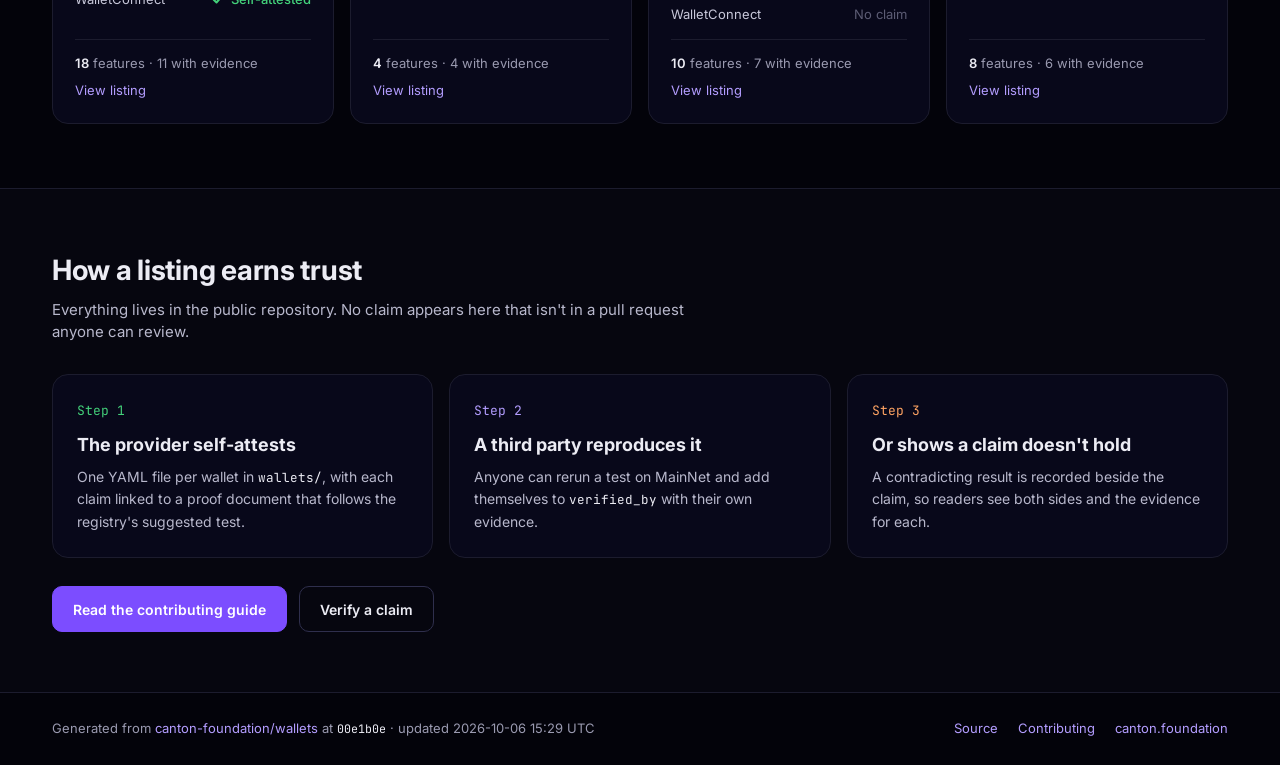
==== commit 8bcf7f59: "Added back button and scrollbar" ====
--- a/index.html
+++ b/index.html
@@ -19,7 +19,7 @@
     try { if (localStorage.getItem("wallets-theme") === "light") document.documentElement.dataset.theme = "light"; } catch (e) {}
   </script>
   <!-- Bump ?v= when styles.css or app.js change, to bust browser caches -->
-  <link rel="stylesheet" href="assets/styles.css?v=3">
+  <link rel="stylesheet" href="assets/styles.css?v=4">
 </head>
 <body data-page="directory">
   <a class="skip" href="#main">Skip to content</a>
@@ -28,6 +28,6 @@
   <main id="main"><div class="wrap state-msg">Loading wallet data…</div></main>
   <footer class="site-footer" id="site-footer"></footer>
   <noscript><div class="wrap state-msg">This site needs JavaScript. The same data is in <a href="https://github.com/canton-foundation/wallets/blob/main/WALLET_DIRECTORY.md">WALLET_DIRECTORY.md</a>.</div></noscript>
-  <script src="assets/app.js?v=3"></script>
+  <script src="assets/app.js?v=4"></script>
 </body>
 </html>
--- a/assets/styles.css
+++ b/assets/styles.css
@@ -157,6 +157,7 @@
 /* Small inline status words used on cards */
 .st-yes { display: inline-flex; align-items: center; gap: 6px; color: var(--green); font-weight: 500; }
 .st-no { color: var(--muted); }
+.st-verified { display: inline-flex; align-items: center; gap: 6px; color: var(--mono-text); font-weight: 500; }
 .st-none { color: var(--faint); }
 
 /* ---- "How it works" band ---- */
@@ -170,7 +171,7 @@
 .steps p { margin: 0; color: var(--text-2); font-size: 14px; line-height: 1.6; }
 
 /* ---- Page header (matrix / profile) ---- */
-.page-head { padding: 44px 0 22px; display: flex; flex-wrap: wrap; align-items: flex-end; justify-content: space-between; gap: 20px; }
+.page-head { padding: 22px 0 22px; display: flex; flex-wrap: wrap; align-items: flex-end; justify-content: space-between; gap: 20px; }
 .page-head h1 { margin: 0 0 8px; font-size: clamp(30px, 4vw, 40px); letter-spacing: -0.02em; line-height: 1.1; }
 .page-head p { margin: 0; color: var(--text-2); max-width: 640px; }
 
@@ -181,22 +182,32 @@
 /* ---- Status badges (matrix cells + legend) ---- */
 .badge { width: 30px; height: 30px; border-radius: var(--radius-s); display: inline-flex; align-items: center; justify-content: center; }
 .badge--sm { width: 22px; height: 22px; border-radius: 6px; }
-.badge--proof { background: var(--green-tint); color: var(--green); }
-.badge--attested { border: 1.5px solid var(--green-edge); color: var(--green); }
+.badge--proof { border: 1.5px solid var(--green-edge); color: var(--green); }     /* evidence linked: the stronger mark */
+.badge--attested { background: var(--green-tint); color: var(--green); }         /* claim only: quieter */
 .badge--verified { background: var(--shield-tint); color: var(--mono-text); }
 .badge--disputed { background: var(--orange-tint); color: var(--orange); }
 a.badge:hover { filter: brightness(1.3); text-decoration: none; }
 .cell-stack { display: inline-flex; gap: 4px; align-items: center; justify-content: center; flex-wrap: wrap; }
-.unsup { font-size: 12px; color: var(--muted); border-bottom: 1px dotted var(--id-text); }
-.unsup:hover { color: var(--text); text-decoration: none; }
+.unsup { white-space: nowrap; font-size: 12px; color: var(--muted); border-bottom: 1px dotted var(--id-text); }
+.unsup:hover, .unsup:focus-visible { color: var(--text); text-decoration: none; border-bottom-style: solid; }
+.reason-tip { position: fixed; z-index: 60; max-width: 300px; padding: 12px 14px; border-radius: var(--radius-m); background: var(--bg-raised); border: 1px solid var(--line-strong); box-shadow: 0 10px 30px rgba(0, 0, 0, 0.35); font-size: 13px; line-height: 1.5; color: var(--text-2); pointer-events: none; }
+.reason-tip strong { display: block; margin-bottom: 4px; color: var(--text); font-weight: 600; }
+.reason-tip span { display: block; margin-top: 8px; font-size: 12px; color: var(--purple-text); }
 .nil { color: var(--nil); }
 
 /* ---- Matrix table ---- */
 .matrix-controls { display: flex; flex-wrap: wrap; gap: 10px 18px; align-items: center; margin-bottom: 16px; }
-.table-box { overflow: auto; max-height: calc(100vh - 140px); border: 1px solid var(--line); border-radius: var(--radius-l); background: var(--bg-sunken); margin-bottom: 18px; }
+/* position: relative keeps the hidden screen-reader text inside the box,
+   so it can't stretch the page sideways on phones */
+.table-box { position: relative; border: 1px solid var(--line); border-radius: var(--radius-l); background: var(--bg-sunken); margin-bottom: 18px; }
+/* Narrow screens only: scroll sideways inside the box (height still grows with the table). */
+.table-box.is-scroll { overflow-x: auto; }
+/* Round the header's top corners now that the box no longer clips them. */
+.matrix thead th:first-child { border-top-left-radius: var(--radius-l); }
+.matrix thead th:last-child { border-top-right-radius: var(--radius-l); }
 .matrix { width: 100%; border-collapse: separate; border-spacing: 0; font-size: 13px; }
 .matrix th, .matrix td { border-bottom: 1px solid var(--line-soft); }
-.matrix thead th { position: sticky; top: 0; z-index: 3; background: var(--bg-raised); padding: 14px 6px; border-bottom: 1px solid var(--line); vertical-align: bottom; min-width: 96px; }
+.matrix thead th { position: sticky; top: var(--header-h, 0px); z-index: 3; background: var(--bg-raised); padding: 14px 6px; border-bottom: 1px solid var(--line); vertical-align: bottom; min-width: 96px; }
 .matrix thead th.feat-col { left: 0; z-index: 4; text-align: left; padding-left: 20px; min-width: 230px; color: var(--muted); font-size: 13px; font-weight: 600; }
 .matrix .wallet-head { display: flex; flex-direction: column; align-items: center; gap: 7px; color: var(--text); text-align: center; }
 .matrix .wallet-head:hover { text-decoration: none; }
@@ -213,8 +224,9 @@
 .note { font-size: 13px; color: var(--muted); margin: 0 4px 56px; }
 
 /* ---- Profile ---- */
-.crumbs { padding-top: 28px; font-size: 13px; color: var(--muted); }
-.crumbs span { margin: 0 6px; }
+/* "Back to directory" link at the top-left of the matrix and wallet pages */
+.back-link { display: inline-flex; align-items: center; gap: 6px; margin-top: 24px; min-height: 40px; padding: 0 14px 0 10px; border: 1px solid var(--line-strong); border-radius: 999px; color: var(--text-2); font-size: 14px; font-weight: 500; }
+.back-link:hover { color: var(--text); border-color: var(--hover-border); text-decoration: none; }
 .profile-head { display: flex; flex-wrap: wrap; align-items: flex-start; justify-content: space-between; gap: 22px; margin-top: 22px; }
 .profile-id { display: flex; gap: 18px; align-items: center; }
 .profile-id .mono-tile { width: 68px; height: 68px; border-radius: 18px; font-size: 22px; }
@@ -232,6 +244,8 @@
 .feature-list { border: 1px solid var(--line); border-radius: 14px; background: var(--bg-raised); overflow: hidden; }
 .feature-row { padding: 16px 20px; border-bottom: 1px solid var(--line-soft); display: flex; flex-direction: column; gap: 8px; }
 .feature-row:last-child { border-bottom: 0; }
+.feature-row { scroll-margin-top: calc(var(--header-h, 70px) + 16px); }
+.feature-row.is-target { background: var(--row-hover); box-shadow: inset 3px 0 0 var(--purple); }
 .feature-top { display: flex; flex-wrap: wrap; justify-content: space-between; align-items: center; gap: 10px; }
 .feature-top .name { font-weight: 600; font-size: 15px; }
 .feature-top .fid { font-family: var(--mono); font-size: 11px; color: var(--id-text); }
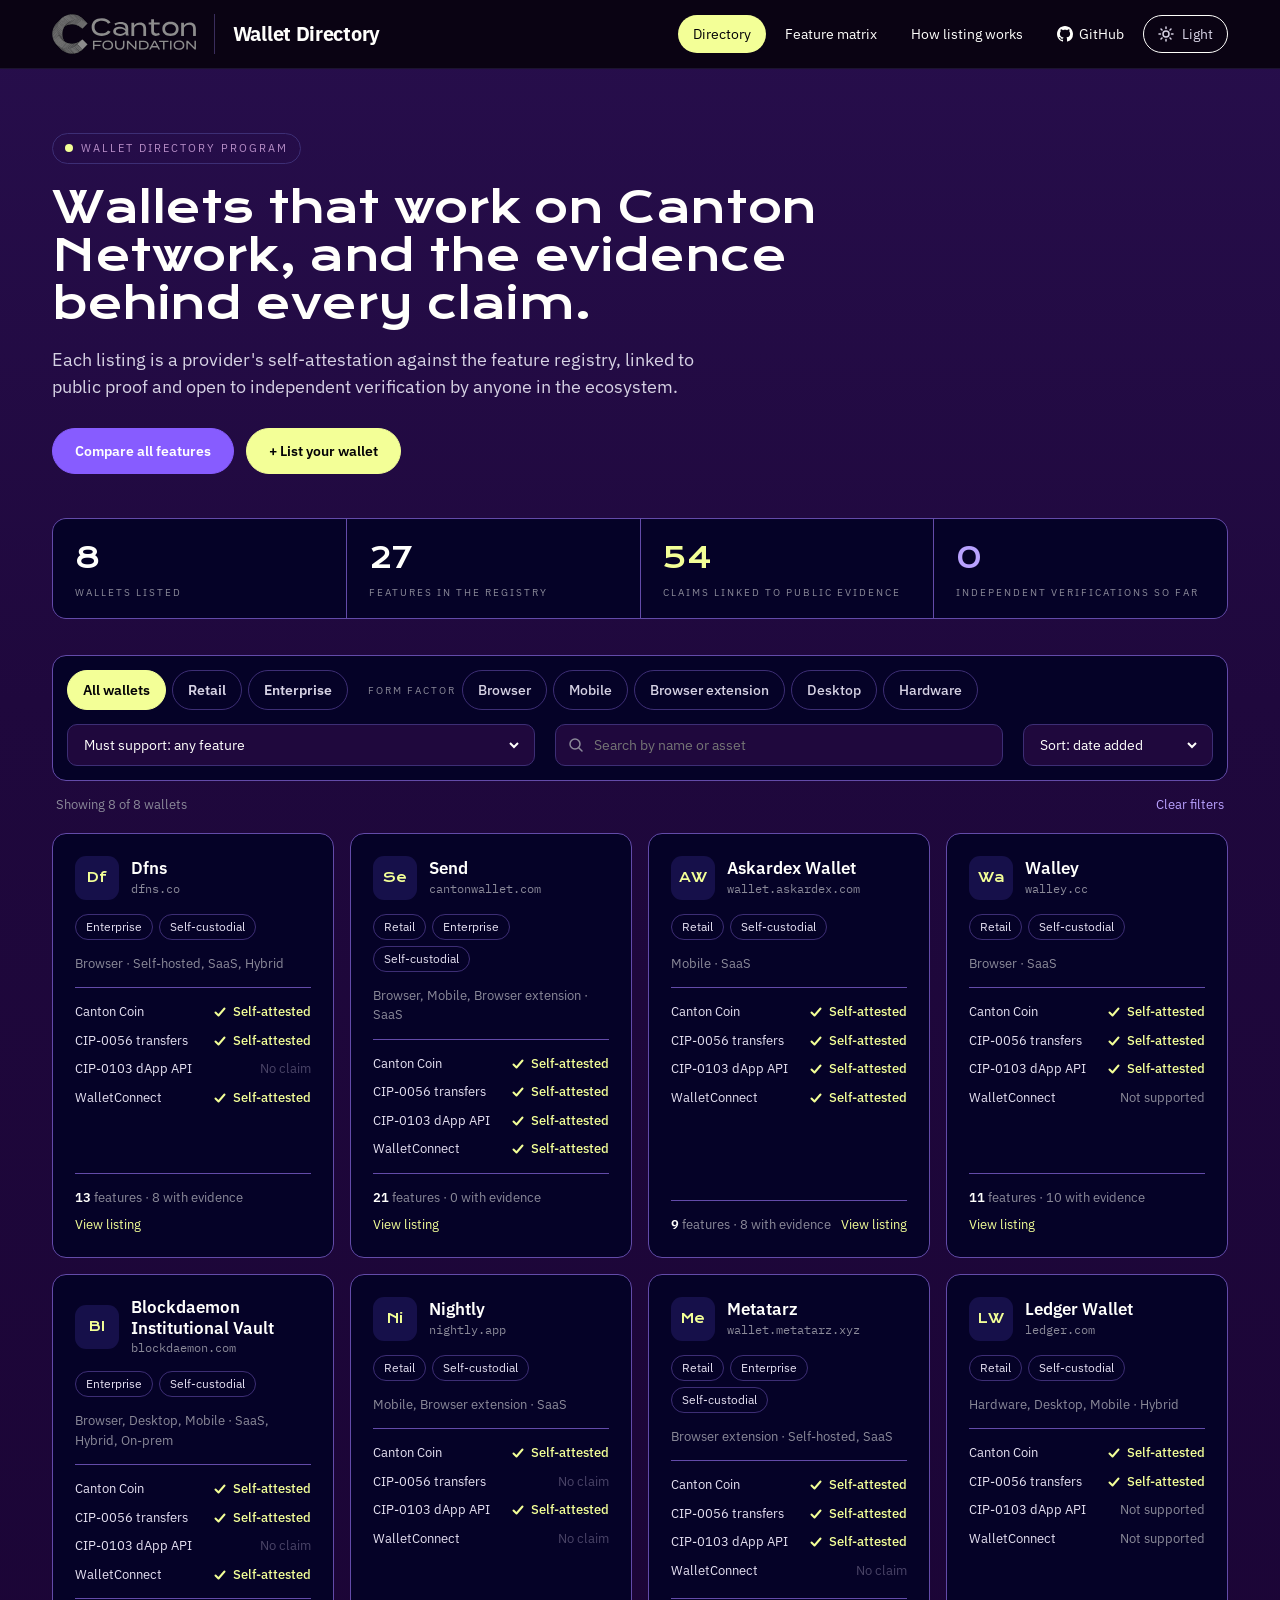
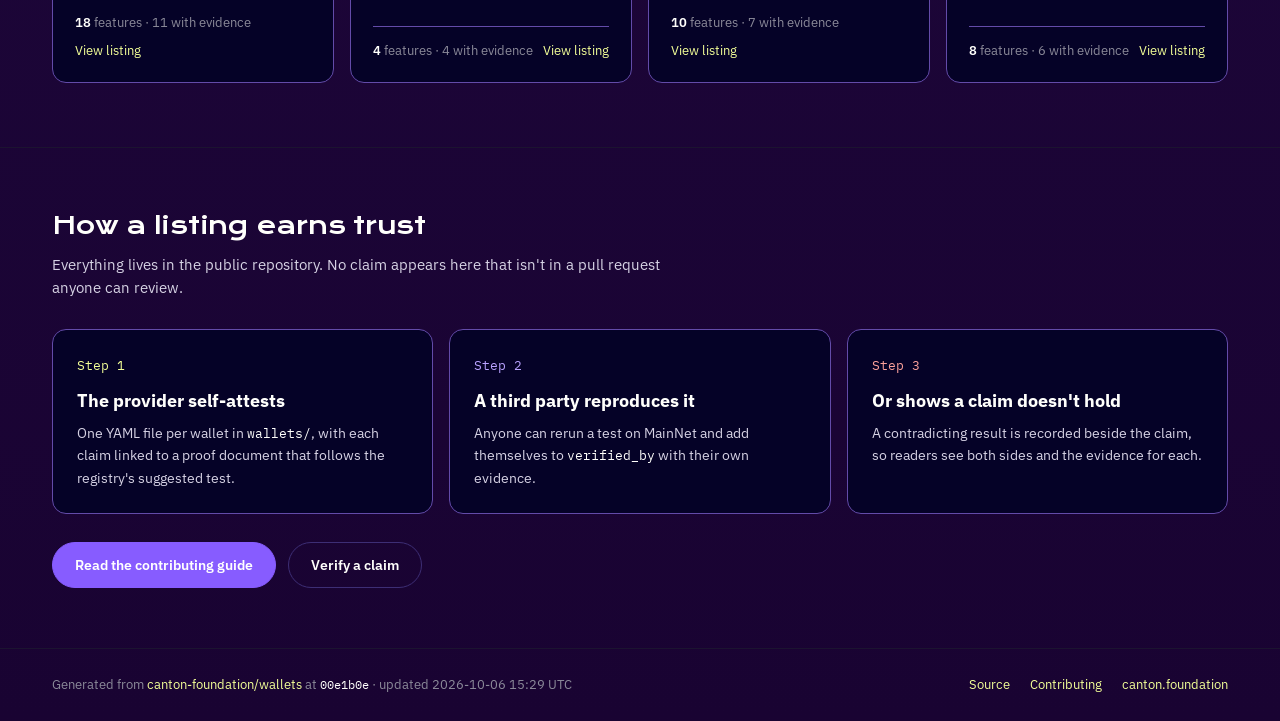
==== commit 3a1bc011: "New theme" ====
--- a/index.html
+++ b/index.html
@@ -5,21 +5,21 @@
   <meta name="viewport" content="width=device-width, initial-scale=1">
   <title>Canton Wallet Directory</title>
   <meta name="description" content="Canton Network wallet providers, the features they support, and the public evidence behind each claim.">
-  <meta name="theme-color" content="#03030a" media="(prefers-color-scheme: dark)">
-  <meta name="theme-color" content="#f6f6fa" media="(prefers-color-scheme: light)">
+  <meta name="theme-color" content="#090410" media="(prefers-color-scheme: dark)">
+  <meta name="theme-color" content="#fdfcfc" media="(prefers-color-scheme: light)">
   <!-- Canton "C" favicon, same file as sv-cal.canton.foundation -->
   <link rel="icon" type="image/png" href="assets/favicon.png">
   <link rel="apple-touch-icon" href="assets/favicon.png">
-  <!-- Inter + JetBrains Mono, same fonts as the SV Calendar site -->
+  <!-- IBM Plex Sans (Canton body font), IBM Plex Mono, and Krona One for wide display headings -->
   <link rel="preconnect" href="https://fonts.googleapis.com">
   <link rel="preconnect" href="https://fonts.gstatic.com" crossorigin>
-  <link href="https://fonts.googleapis.com/css2?family=Inter:wght@400;500;600;700&family=JetBrains+Mono:wght@400;500&display=swap" rel="stylesheet">
+  <link href="https://fonts.googleapis.com/css2?family=IBM+Plex+Sans:wght@300;400;500;600;700&family=IBM+Plex+Mono:wght@400;500&family=Krona+One&display=swap" rel="stylesheet">
   <!-- Apply the saved theme before the page paints (dark is the default) -->
   <script>
     try { if (localStorage.getItem("wallets-theme") === "light") document.documentElement.dataset.theme = "light"; } catch (e) {}
   </script>
   <!-- Bump ?v= when styles.css or app.js change, to bust browser caches -->
-  <link rel="stylesheet" href="assets/styles.css?v=4">
+  <link rel="stylesheet" href="assets/styles.css?v=5">
 </head>
 <body data-page="directory">
   <a class="skip" href="#main">Skip to content</a>
@@ -28,6 +28,6 @@
   <main id="main"><div class="wrap state-msg">Loading wallet data…</div></main>
   <footer class="site-footer" id="site-footer"></footer>
   <noscript><div class="wrap state-msg">This site needs JavaScript. The same data is in <a href="https://github.com/canton-foundation/wallets/blob/main/WALLET_DIRECTORY.md">WALLET_DIRECTORY.md</a>.</div></noscript>
-  <script src="assets/app.js?v=4"></script>
+  <script src="assets/app.js?v=5"></script>
 </body>
 </html>
--- a/assets/styles.css
+++ b/assets/styles.css
@@ -1,55 +1,65 @@
 /* ==========================================================================
    wallets.canton.foundation — shared styles
-   Same visual language as sv-cal.canton.foundation and the Dev Fund site:
-   dark #03030a base, #7c4dff purple, #43d17a green, Inter.
+   Canton theme matching the Internal Hub: light + dark, Canton Purple,
+   Canton Yellow accents, IBM Plex Sans body, wide display headings.
    ========================================================================== */
 
 /* ---- Design tokens: change colours/spacing here, not in rules below ---- */
 :root {
-  --bg: #03030a;            /* page background */
-  --bg-raised: #08081a;     /* cards, toolbars, table header */
-  --bg-sunken: #06060f;     /* table body, footer band */
-  --line: #1c1c2e;          /* main borders */
-  --line-soft: #14142a;     /* row dividers, chip fill */
-  --line-strong: #2f2f4d;   /* outlined buttons, inputs */
-
-  --text: #ececf4;          /* body text */
-  --text-2: #b8b8cc;        /* secondary text */
-  --muted: #9a9ab0;         /* captions (passes 4.5:1 on --bg) */
-  --faint: #5c5c74;         /* "no claim" dash */
-
-  --purple: #7c4dff;        /* primary action */
-  --purple-text: #b39dff;   /* purple used as text on dark */
-  --purple-tint: #17123a;   /* wallet monogram tile */
-  --green: #43d17a;         /* attested */
-  --green-tint: #0f2a1b;
-  --green-edge: #2b6e45;
-  --orange: #ffa463;        /* disputed */
-  --orange-tint: #3a1d0b;
-  --shield-tint: #22174d;   /* verified */
-  --mono-text: #c9b8ff;     /* monogram + verified text */
-  --chip-text: #c8c8da;     /* tags, legend, list text */
-  --id-text: #6b6b85;       /* feature ids under names */
-  --nil: #4a4a60;           /* "no claim" dash in the matrix */
-  --link-hover: #d4c7ff;
-  --purple-hover: #6a3cf0;
-  --hover-border: #4a4a72;
-  --intro-border: #2a2a44;
-  --pending-border: #3a3a58;
-  --section-bg: #0b0b1d;    /* "Primary / Other features" rows */
-  --row-hover: #0c0c1c;
-  --accent-border: #2a2150; /* "Tested this wallet yourself?" panel */
-  --accent-bg: #0e0a24;
-  --header-bg: rgba(3, 3, 10, 0.94);
-  --divider: rgba(201, 156, 255, 0.25);
-  color-scheme: dark;       /* native scrollbars, selects, date pickers */
+  /* Dark theme (default) — colours taken from the Canton Internal Hub */
+  --bg: #1f083d;            /* page background (under the wash) */
+  --page-wash: linear-gradient(180deg, #270e4c 0, #1f083d 700px, #190332 100%);
+  --bg-raised: #050227;     /* cards, toolbars, table header */
+  --bg-sunken: #050227;     /* table body */
+  --line: #634BA9;          /* card + panel borders (Canton purple stroke) */
+  --line-soft: #1e1650;     /* row dividers inside cards and tables */
+  --line-strong: #3d2e75;   /* chips, outlined buttons, inputs */
+  --header-line: #1c1430;   /* header/footer rule, quieter than card borders */
+
+  --text: #fffffc;          /* Canton White */
+  --text-2: #d6d2e4;        /* secondary text */
+  --muted: #8b8a99;         /* captions */
+  --faint: #4a4467;
+
+  --purple: #875CFF;        /* Canton Purple: primary buttons */
+  --purple-text: #b9a2ff;   /* purple as text (focus ring) */
+  --purple-tint: #16104a;   /* wallet monogram tile */
+  --yellow: #F3FF97;        /* Canton Yellow: active nav, selected chips */
+  --link: #F3FF97;          /* links: yellow on dark, like the Hub */
+  --eyebrow: #b78ec7;       /* small uppercase section labels */
+
+  /* Status colours: yellow in dark mode, purple in light (the Hub's accent swap) */
+  --green: #F3FF97;         /* "attested" check colour (name kept for history) */
+  --green-tint: rgba(243, 255, 151, 0.14);
+  --green-edge: #F3FF97;    /* outline of the "evidence linked" check */
+  --orange: #fda29b;        /* disputed */
+  --orange-tint: rgba(253, 162, 155, 0.16);
+  --shield-tint: rgba(135, 92, 255, 0.35);   /* verified */
+  --mono-text: #F3FF97;     /* monogram + verified icon */
+
+  --chip-text: #e6e1f2;
+  --id-text: #6e6690;       /* feature ids under names */
+  --nil: #4a4467;           /* "no claim" dash */
+  --link-hover: #fbffd0;
+  --purple-hover: #7449f5;
+  --hover-border: #875CFF;
+  --intro-border: #3d2e75;
+  --pending-border: #3d2e75;
+  --section-bg: #0b0636;    /* "Primary / Other features" rows */
+  --row-hover: #0b0636;
+  --accent-border: #634BA9; /* "Tested this wallet yourself?" panel */
+  --accent-bg: #0b0636;
+  --header-bg: rgba(9, 4, 16, 0.94);
+  --divider: #3a2d5c;
+  color-scheme: dark;       /* native scrollbars, selects */
 
   --radius-s: 8px;
-  --radius-m: 12px;
-  --radius-l: 16px;
-  --max: 1240px;            /* content width */
-  --font: "Inter", system-ui, -apple-system, "Segoe UI", sans-serif;
-  --mono: "JetBrains Mono", ui-monospace, SFMono-Regular, Menlo, monospace;
+  --radius-m: 10px;
+  --radius-l: 14px;         /* cards, like the Hub */
+  --max: 1240px;
+  --font: "IBM Plex Sans", system-ui, -apple-system, "Segoe UI", sans-serif;
+  --display: "Krona One", "IBM Plex Sans", sans-serif;   /* wide headings + big numbers */
+  --mono: "IBM Plex Mono", ui-monospace, SFMono-Regular, Menlo, monospace;
 }
 
 /* ---- Base ---- */
@@ -58,12 +68,15 @@
 body {
   margin: 0;
   background: var(--bg);
+  background-image: var(--page-wash);
+  background-repeat: no-repeat;
+  min-height: 100vh;
   color: var(--text);
   font-family: var(--font);
   font-size: 15px;
   line-height: 1.5;
 }
-a { color: var(--purple-text); text-decoration: none; }
+a { color: var(--link); text-decoration: none; }
 a:hover { color: var(--link-hover); text-decoration: underline; }
 :focus-visible { outline: 2px solid var(--purple-text); outline-offset: 2px; border-radius: 4px; }
 code { font-family: var(--mono); font-size: 0.9em; color: var(--text); }
@@ -73,7 +86,7 @@
 @media (max-width: 640px) { .wrap { padding: 0 18px; } }
 
 /* ---- Header / nav ---- */
-.site-header { border-bottom: 1px solid var(--line); background: var(--header-bg); position: sticky; top: 0; z-index: 20; backdrop-filter: blur(8px); }
+.site-header { border-bottom: 1px solid var(--header-line); background: var(--header-bg); position: sticky; top: 0; z-index: 20; backdrop-filter: blur(8px); }
 .site-header .wrap { display: flex; flex-wrap: wrap; align-items: center; justify-content: space-between; gap: 12px; padding-top: 14px; padding-bottom: 14px; }
 .brand { display: flex; align-items: center; gap: 12px; color: var(--text); }
 .brand:hover { color: var(--text); text-decoration: none; }
@@ -88,44 +101,46 @@
   .brand-title { font-size: 16px; }
 }
 .nav { display: flex; flex-wrap: wrap; gap: 4px; font-size: 14px; }
-.nav a { display: inline-flex; align-items: center; gap: 6px; min-height: 40px; padding: 0 14px; border-radius: var(--radius-s); color: var(--text-2); }
+.nav a { display: inline-flex; align-items: center; gap: 6px; min-height: 38px; padding: 0 15px; border-radius: 999px; color: var(--text); }
 .nav a:hover { background: var(--line-soft); color: var(--text); text-decoration: none; }
-.nav a[aria-current="page"] { background: var(--line-soft); color: var(--text); }
+.nav a[aria-current="page"], .nav a[aria-current="page"]:hover { background: var(--yellow); color: #030206; }
 
 /* ---- Buttons & chips ---- */
-.btn { display: inline-flex; align-items: center; justify-content: center; gap: 8px; min-height: 46px; padding: 0 20px; border-radius: 10px; border: 1px solid var(--line-strong); background: transparent; color: var(--text); font: inherit; font-size: 14px; font-weight: 600; cursor: pointer; }
+.btn { display: inline-flex; align-items: center; justify-content: center; gap: 8px; min-height: 46px; padding: 0 22px; border-radius: 999px; border: 1px solid var(--line-strong); background: transparent; color: var(--text); font: inherit; font-size: 14px; font-weight: 600; cursor: pointer; }
 .btn:hover { border-color: var(--hover-border); text-decoration: none; color: var(--text); }
 .btn--primary { background: var(--purple); border-color: var(--purple); color: #fff; }
 .btn--primary:hover { background: var(--purple-hover); color: #fff; }
+.btn--accent { background: var(--yellow); border-color: var(--yellow); color: #030206; }
+.btn--accent:hover { background: #e9f57f; border-color: #e9f57f; color: #030206; }
 .seg { display: inline-flex; flex-wrap: wrap; gap: 6px; }
 .seg button, .chip {
-  min-height: 42px; padding: 0 15px; border-radius: 10px; border: 1px solid var(--line-strong);
+  min-height: 40px; padding: 0 15px; border-radius: 999px; border: 1px solid var(--line-strong);
   background: transparent; color: var(--text-2); font: inherit; font-size: 14px; font-weight: 600; cursor: pointer;
 }
 .chip { border-radius: 999px; font-weight: 500; }
-.seg button[aria-pressed="true"], .chip[aria-pressed="true"] { background: var(--purple); border-color: var(--purple); color: #fff; }
-.tag { display: inline-block; padding: 4px 10px; border-radius: 999px; background: var(--line-soft); color: var(--chip-text); font-size: 12px; }
+.seg button[aria-pressed="true"], .chip[aria-pressed="true"] { background: var(--yellow); border-color: var(--yellow); color: #030206; }
+.tag { display: inline-block; padding: 3px 10px; border-radius: 999px; border: 1px solid var(--line-strong); color: var(--chip-text); font-size: 12px; }
 
 /* ---- Form fields ---- */
 .field { min-width: 0; max-width: 100%; display: flex; align-items: center; gap: 8px; min-height: 42px; padding: 0 12px; border: 1px solid var(--line-strong); border-radius: 10px; color: var(--muted); background: var(--bg); }
 .field input, .field select { flex: 1; min-width: 0; width: 100%; text-overflow: ellipsis; background: transparent; border: 0; color: var(--text); font: inherit; font-size: 14px; outline: none; }
 .field select option { background: var(--bg-raised); }
 .field:focus-within { border-color: var(--purple-text); }
-.field-label { font-size: 13px; color: var(--muted); }
+.field-label { font-size: 10px; letter-spacing: 2px; text-transform: uppercase; color: var(--muted); }
 
 /* ---- Hero ---- */
 .hero { padding: 64px 0 36px; }
-.hero h1 { margin: 0 0 16px; font-size: clamp(32px, 5vw, 50px); line-height: 1.08; letter-spacing: -0.02em; max-width: 820px; }
+.hero h1 { margin: 0 0 18px; font-family: var(--display); font-weight: 400; font-size: clamp(28px, 4vw, 42px); line-height: 1.15; letter-spacing: -0.01em; max-width: 860px; }
 .hero p { margin: 0; font-size: 18px; color: var(--text-2); max-width: 680px; }
 .hero-actions { display: flex; flex-wrap: wrap; gap: 12px; margin-top: 28px; }
-.pill-intro { display: inline-flex; align-items: center; gap: 8px; padding: 6px 12px; margin-bottom: 20px; border: 1px solid var(--intro-border); border-radius: 999px; font-size: 13px; color: var(--text-2); }
-.dot { width: 8px; height: 8px; border-radius: 50%; background: var(--green); }
+.pill-intro { display: inline-flex; align-items: center; gap: 8px; padding: 6px 12px; margin-bottom: 20px; border: 1px solid var(--intro-border); border-radius: 999px; font-size: 11px; letter-spacing: 2px; text-transform: uppercase; color: var(--eyebrow); }
+.dot { width: 8px; height: 8px; border-radius: 50%; background: var(--yellow); }
 
 /* Stats strip: one bordered band split by 1px gaps */
 .stats { display: grid; grid-template-columns: repeat(auto-fit, minmax(190px, 1fr)); gap: 1px; margin-top: 44px; background: var(--line); border: 1px solid var(--line); border-radius: 14px; overflow: hidden; }
 .stat { background: var(--bg-raised); padding: 18px 22px; }
-.stat b { display: block; font-size: 30px; font-weight: 700; }
-.stat span { font-size: 13px; color: var(--muted); }
+.stat b { display: block; font-family: var(--display); font-weight: 400; font-size: 28px; }
+.stat span { display: block; margin-top: 6px; font-size: 10px; letter-spacing: 2px; text-transform: uppercase; color: var(--muted); }
 .stat .is-green { color: var(--green); }
 .stat .is-purple { color: var(--purple-text); }
 
@@ -142,7 +157,7 @@
 .card { display: flex; flex-direction: column; gap: 14px; padding: 22px; border: 1px solid var(--line); border-radius: var(--radius-l); background: var(--bg-raised); }
 .card:hover { border-color: var(--hover-border); }
 .card-head { display: flex; align-items: center; gap: 12px; }
-.mono-tile { flex: none; width: 44px; height: 44px; border-radius: 11px; background: var(--purple-tint); color: var(--mono-text); display: flex; align-items: center; justify-content: center; font-weight: 700; font-size: 15px; }
+.mono-tile { flex: none; width: 44px; height: 44px; border-radius: 11px; background: var(--purple-tint); color: var(--mono-text); display: flex; align-items: center; justify-content: center; font-family: var(--display); font-size: 13px; }
 .card h2 { margin: 0; font-size: 17px; font-weight: 600; line-height: 1.25; }
 .card h2 a { color: var(--text); }
 .domain { font-size: 12px; color: var(--muted); font-family: var(--mono); overflow-wrap: anywhere; }
@@ -161,8 +176,8 @@
 .st-none { color: var(--faint); }
 
 /* ---- "How it works" band ---- */
-.band { border-top: 1px solid var(--line); background: var(--bg-sunken); padding: 60px 0; }
-.band h2 { margin: 0 0 8px; font-size: 28px; letter-spacing: -0.01em; }
+.band { border-top: 1px solid var(--header-line); background: transparent; padding: 60px 0; }
+.band h2 { margin: 0 0 10px; font-family: var(--display); font-weight: 400; font-size: 24px; letter-spacing: -0.01em; }
 .band > .wrap > p { margin: 0 0 30px; color: var(--text-2); max-width: 640px; }
 .steps { display: grid; grid-template-columns: repeat(auto-fit, minmax(250px, 1fr)); gap: 16px; list-style: none; margin: 0; padding: 0; }
 .steps li { padding: 24px; border: 1px solid var(--line); border-radius: var(--radius-l); background: var(--bg-raised); }
@@ -172,7 +187,7 @@
 
 /* ---- Page header (matrix / profile) ---- */
 .page-head { padding: 22px 0 22px; display: flex; flex-wrap: wrap; align-items: flex-end; justify-content: space-between; gap: 20px; }
-.page-head h1 { margin: 0 0 8px; font-size: clamp(30px, 4vw, 40px); letter-spacing: -0.02em; line-height: 1.1; }
+.page-head h1 { margin: 0 0 10px; font-family: var(--display); font-weight: 400; font-size: clamp(26px, 3.4vw, 34px); letter-spacing: -0.01em; line-height: 1.15; }
 .page-head p { margin: 0; color: var(--text-2); max-width: 640px; }
 
 /* ---- Legend ---- */
@@ -207,8 +222,8 @@
 .matrix thead th:last-child { border-top-right-radius: var(--radius-l); }
 .matrix { width: 100%; border-collapse: separate; border-spacing: 0; font-size: 13px; }
 .matrix th, .matrix td { border-bottom: 1px solid var(--line-soft); }
-.matrix thead th { position: sticky; top: var(--header-h, 0px); z-index: 3; background: var(--bg-raised); padding: 14px 6px; border-bottom: 1px solid var(--line); vertical-align: bottom; min-width: 96px; }
-.matrix thead th.feat-col { left: 0; z-index: 4; text-align: left; padding-left: 20px; min-width: 230px; color: var(--muted); font-size: 13px; font-weight: 600; }
+.matrix thead th { position: sticky; top: var(--header-h, 0px); z-index: 3; background: var(--bg-raised); padding: 14px 6px; border-bottom: 1px solid var(--line-soft); vertical-align: bottom; min-width: 96px; }
+.matrix thead th.feat-col { left: 0; z-index: 4; text-align: left; padding-left: 20px; min-width: 230px; color: var(--muted); font-size: 10px; letter-spacing: 2px; text-transform: uppercase; font-weight: 500; }
 .matrix .wallet-head { display: flex; flex-direction: column; align-items: center; gap: 7px; color: var(--text); text-align: center; }
 .matrix .wallet-head:hover { text-decoration: none; }
 .matrix .wallet-head .mono-tile { width: 36px; height: 36px; font-size: 13px; border-radius: 10px; }
@@ -218,7 +233,7 @@
 .matrix .feat-id { font-family: var(--mono); font-size: 11px; color: var(--id-text); margin-top: 2px; font-weight: 400; }
 .matrix td { text-align: center; padding: 9px 6px; border-left: 1px solid var(--line-soft); }
 .matrix td.text-cell { text-align: left; font-size: 12px; color: var(--text-2); line-height: 1.45; min-width: 96px; overflow-wrap: anywhere; }
-.matrix .cat-row th { position: sticky; left: 0; background: var(--bg-sunken); text-align: left; padding: 20px 20px 8px; font-size: 13px; font-weight: 600; color: var(--purple-text); border-bottom: 1px solid var(--line); }
+.matrix .cat-row th { position: sticky; left: 0; background: var(--bg-sunken); text-align: left; padding: 20px 20px 8px; font-size: 11px; letter-spacing: 2px; text-transform: uppercase; font-weight: 500; color: var(--eyebrow); border-bottom: 1px solid var(--line-soft); }
 .matrix .section-row th { background: var(--section-bg); text-align: left; padding: 14px 20px; font-size: 15px; font-weight: 700; border-bottom: 1px solid var(--line); position: sticky; left: 0; }
 .matrix tbody tr:hover td, .matrix tbody tr:hover th[scope="row"] { background: var(--row-hover); }
 .note { font-size: 13px; color: var(--muted); margin: 0 4px 56px; }
@@ -230,17 +245,17 @@
 .profile-head { display: flex; flex-wrap: wrap; align-items: flex-start; justify-content: space-between; gap: 22px; margin-top: 22px; }
 .profile-id { display: flex; gap: 18px; align-items: center; }
 .profile-id .mono-tile { width: 68px; height: 68px; border-radius: 18px; font-size: 22px; }
-.profile-id h1 { margin: 0; font-size: clamp(30px, 4vw, 40px); letter-spacing: -0.02em; line-height: 1.1; }
+.profile-id h1 { margin: 0; font-family: var(--display); font-weight: 400; font-size: clamp(26px, 3.4vw, 34px); letter-spacing: -0.01em; line-height: 1.15; }
 .profile-meta { display: flex; flex-wrap: wrap; gap: 4px 16px; margin-top: 8px; font-size: 14px; color: var(--muted); }
 .profile-tags { margin-top: 18px; }
 .profile-stats { margin-top: 24px; display: grid; grid-template-columns: repeat(auto-fit, minmax(170px, 1fr)); gap: 12px; }
 .profile-stats div { padding: 16px 20px; border: 1px solid var(--line); border-radius: 14px; background: var(--bg-raised); }
-.profile-stats b { display: block; font-size: 26px; }
-.profile-stats span { font-size: 13px; color: var(--muted); }
+.profile-stats b { display: block; font-family: var(--display); font-weight: 400; font-size: 24px; }
+.profile-stats span { display: block; margin-top: 6px; font-size: 10px; letter-spacing: 2px; text-transform: uppercase; color: var(--muted); }
 .profile-body { display: flex; flex-wrap: wrap; gap: 30px; align-items: flex-start; padding: 36px 0 64px; }
 .profile-main { flex: 999 1 560px; min-width: 0; display: flex; flex-direction: column; gap: 26px; }
 .profile-side { flex: 1 1 300px; display: flex; flex-direction: column; gap: 16px; }
-.group-title { margin: 0 0 10px; font-size: 14px; font-weight: 600; color: var(--purple-text); }
+.group-title { margin: 0 0 10px; font-size: 11px; letter-spacing: 2px; text-transform: uppercase; font-weight: 500; color: var(--eyebrow); }
 .feature-list { border: 1px solid var(--line); border-radius: 14px; background: var(--bg-raised); overflow: hidden; }
 .feature-row { padding: 16px 20px; border-bottom: 1px solid var(--line-soft); display: flex; flex-direction: column; gap: 8px; }
 .feature-row:last-child { border-bottom: 0; }
@@ -273,7 +288,7 @@
 .compare-form { display: flex; flex-direction: column; gap: 10px; }
 
 /* ---- Footer ---- */
-.site-footer { border-top: 1px solid var(--line); }
+.site-footer { border-top: 1px solid var(--header-line); }
 .site-footer .wrap { display: flex; flex-wrap: wrap; justify-content: space-between; gap: 12px; padding-top: 26px; padding-bottom: 26px; font-size: 13px; color: var(--muted); }
 .site-footer nav { display: flex; gap: 20px; }
 
@@ -292,46 +307,55 @@
    them, so nothing else needs a light-specific version.
    Text colours are picked to pass 4.5:1 on white.                          */
 :root[data-theme="light"] {
-  --bg: #f6f6fa;
+  /* Light theme — colours taken from the Canton Internal Hub */
+  --bg: #f2effb;
+  --page-wash: linear-gradient(180deg, #ede7fb 0, #f2effb 700px, #f7f5fb 100%);
   --bg-raised: #ffffff;
-  --bg-sunken: #f0f0f6;
-  --line: #e1e1eb;
-  --line-soft: #ececf3;
-  --line-strong: #c9c9d9;
-
-  --text: #12121c;
-  --text-2: #44445a;
-  --muted: #5d5d73;
-  --faint: #8e8ea4;
-
-  --purple: #6a3cf0;
-  --purple-text: #5329d6;
-  --purple-tint: #ece6ff;
-  --green: #157a3f;
-  --green-tint: #e2f4e9;
-  --green-edge: #6bbd8d;
-  --orange: #a84b0c;
-  --orange-tint: #fdebdc;
-  --shield-tint: #ece6ff;
-
-  --mono-text: #4a26c0;
-  --chip-text: #33334a;
-  --id-text: #74748a;
-  --nil: #a9a9bd;
-  --link-hover: #3c1aa8;
-  --purple-hover: #5a2fe0;
-  --hover-border: #a9a9c0;
-  --intro-border: #d6d6e4;
-  --pending-border: #c2c2d4;
-  --section-bg: #e9e9f2;
-  --row-hover: #f6f3ff;
-  --accent-border: #d8ccff;
-  --accent-bg: #f5f1ff;
-  --header-bg: rgba(246, 246, 250, 0.94);
-  --divider: rgba(106, 60, 240, 0.28);
+  --bg-sunken: #ffffff;
+  --line: #634BA9;
+  --line-soft: #e6e0f5;
+  --line-strong: #a193cb;
+  --header-line: #e4def3;
+
+  --text: #1b1340;
+  --text-2: #3d355e;
+  --muted: #6f6786;         /* 5:1 on white */
+  --faint: #9b94b0;
+
+  --purple: #875CFF;
+  --purple-text: #6941c6;
+  --purple-tint: #efe9fd;
+  --yellow: #F3FF97;
+  --link: #6941c6;
+  --eyebrow: #a860c2;
+
+  --green: #6941c6;
+  --green-tint: #ece4ff;
+  --green-edge: #6941c6;
+  --orange: #b42318;
+  --orange-tint: #fde7e5;
+  --shield-tint: #875CFF;
+  --mono-text: #6941c6;
+
+  --chip-text: #1b1340;
+  --id-text: #7d7692;
+  --nil: #b3adc4;
+  --link-hover: #4a26c0;
+  --purple-hover: #7449f5;
+  --hover-border: #6941c6;
+  --intro-border: #a193cb;
+  --pending-border: #a193cb;
+  --section-bg: #f5f1fd;
+  --row-hover: #f7f4ff;
+  --accent-border: #634BA9;
+  --accent-bg: #f5f1fd;
+  --header-bg: rgba(253, 252, 252, 0.94);
+  --divider: #d7cdf0;
   color-scheme: light;
 }
+/* In light mode the verified shield sits on solid purple, so draw it white. */
+:root[data-theme="light"] .badge--verified, :root[data-theme="light"] .pill--verified { color: #ffffff; }
 
 /* ---- Theme toggle button (in the header nav) ---- */
-.theme-toggle { display: inline-flex; align-items: center; gap: 8px; min-height: 40px; padding: 0 12px; border-radius: var(--radius-s); border: 1px solid var(--line-strong); background: transparent; color: var(--text-2); font: inherit; font-size: 14px; cursor: pointer; }
-.theme-toggle:hover { color: var(--text); border-color: var(--hover-border); }
+.theme-toggle { display: inline-flex; align-items: center; gap: 8px; min-height: 38px; padding: 0 14px; border-radius: 999px; border: 1px solid var(--text); background: transparent; color: var(--text-2); font: inherit; font-size: 14px; cursor: pointer; }
+.theme-toggle:hover { color: var(--text); background: var(--line-soft); }
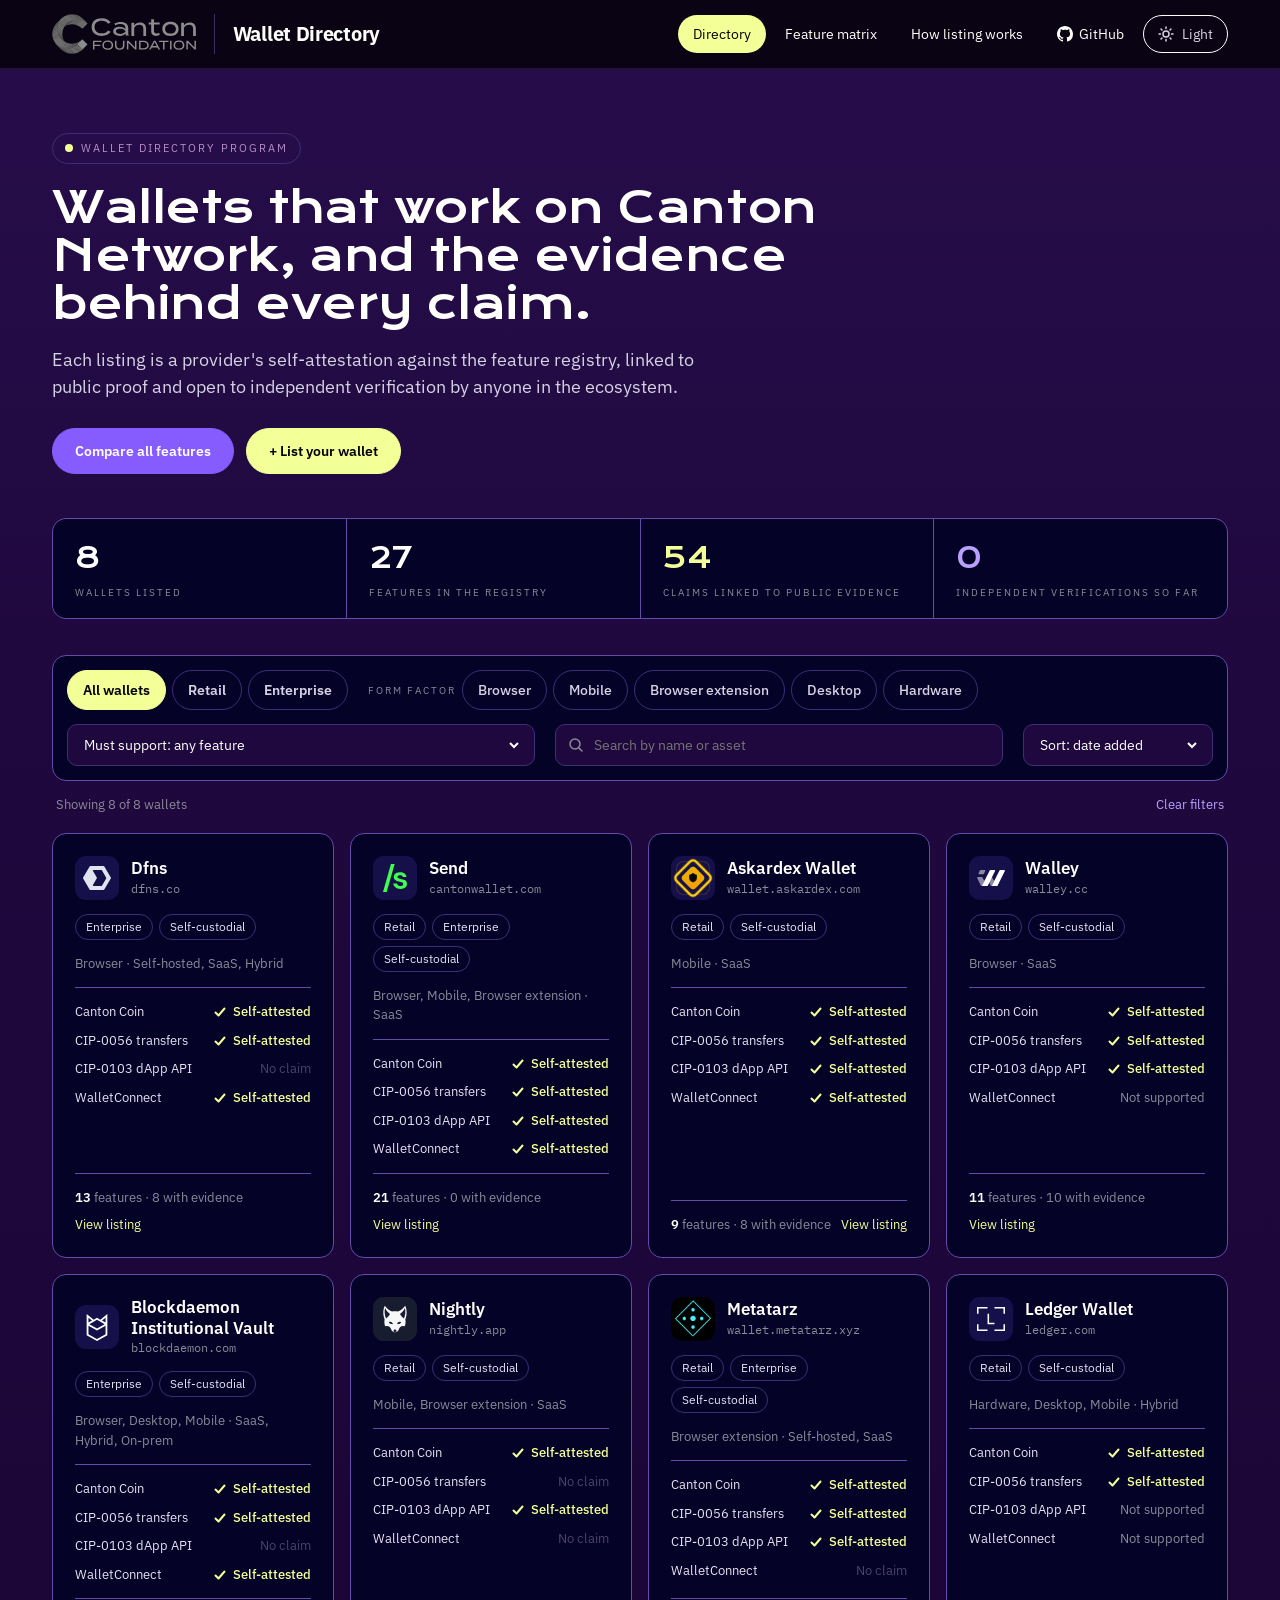
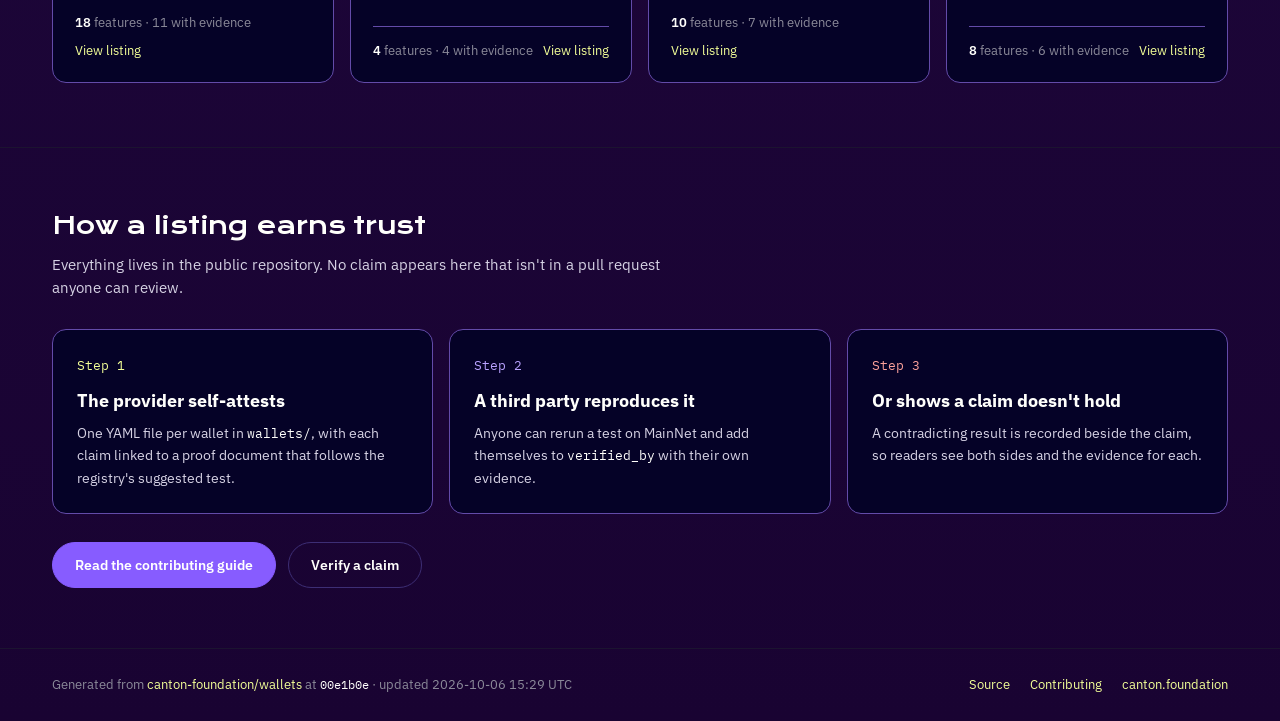
==== commit fbc95b3f: "Add wallet logos to cards, matrix and profiles Each listed wallet now shows its logo in the square t" ====
--- a/index.html
+++ b/index.html
@@ -19,7 +19,7 @@
     try { if (localStorage.getItem("wallets-theme") === "light") document.documentElement.dataset.theme = "light"; } catch (e) {}
   </script>
   <!-- Bump ?v= when styles.css or app.js change, to bust browser caches -->
-  <link rel="stylesheet" href="assets/styles.css?v=5">
+  <link rel="stylesheet" href="assets/styles.css?v=6">
 </head>
 <body data-page="directory">
   <a class="skip" href="#main">Skip to content</a>
@@ -28,6 +28,6 @@
   <main id="main"><div class="wrap state-msg">Loading wallet data…</div></main>
   <footer class="site-footer" id="site-footer"></footer>
   <noscript><div class="wrap state-msg">This site needs JavaScript. The same data is in <a href="https://github.com/canton-foundation/wallets/blob/main/WALLET_DIRECTORY.md">WALLET_DIRECTORY.md</a>.</div></noscript>
-  <script src="assets/app.js?v=5"></script>
+  <script src="assets/app.js?v=6"></script>
 </body>
 </html>
--- a/assets/styles.css
+++ b/assets/styles.css
@@ -158,6 +158,13 @@
 .card:hover { border-color: var(--hover-border); }
 .card-head { display: flex; align-items: center; gap: 12px; }
 .mono-tile { flex: none; width: 44px; height: 44px; border-radius: 11px; background: var(--purple-tint); color: var(--mono-text); display: flex; align-items: center; justify-content: center; font-family: var(--display); font-size: 13px; }
+/* Wallet logos in the tile (LOGOS in app.js): marks sit inset; "fill" logos
+   are app icons clipped to the tile's corners; on-dark/on-light swap by theme */
+.mono-tile img { display: block; width: 62%; height: 62%; object-fit: contain; }
+.mono-tile--fill { overflow: hidden; }
+.mono-tile--fill img { width: 100%; height: 100%; }
+.mono-tile .on-light, :root[data-theme="light"] .mono-tile .on-dark { display: none; }
+:root[data-theme="light"] .mono-tile .on-light { display: block; }
 .card h2 { margin: 0; font-size: 17px; font-weight: 600; line-height: 1.25; }
 .card h2 a { color: var(--text); }
 .domain { font-size: 12px; color: var(--muted); font-family: var(--mono); overflow-wrap: anywhere; }
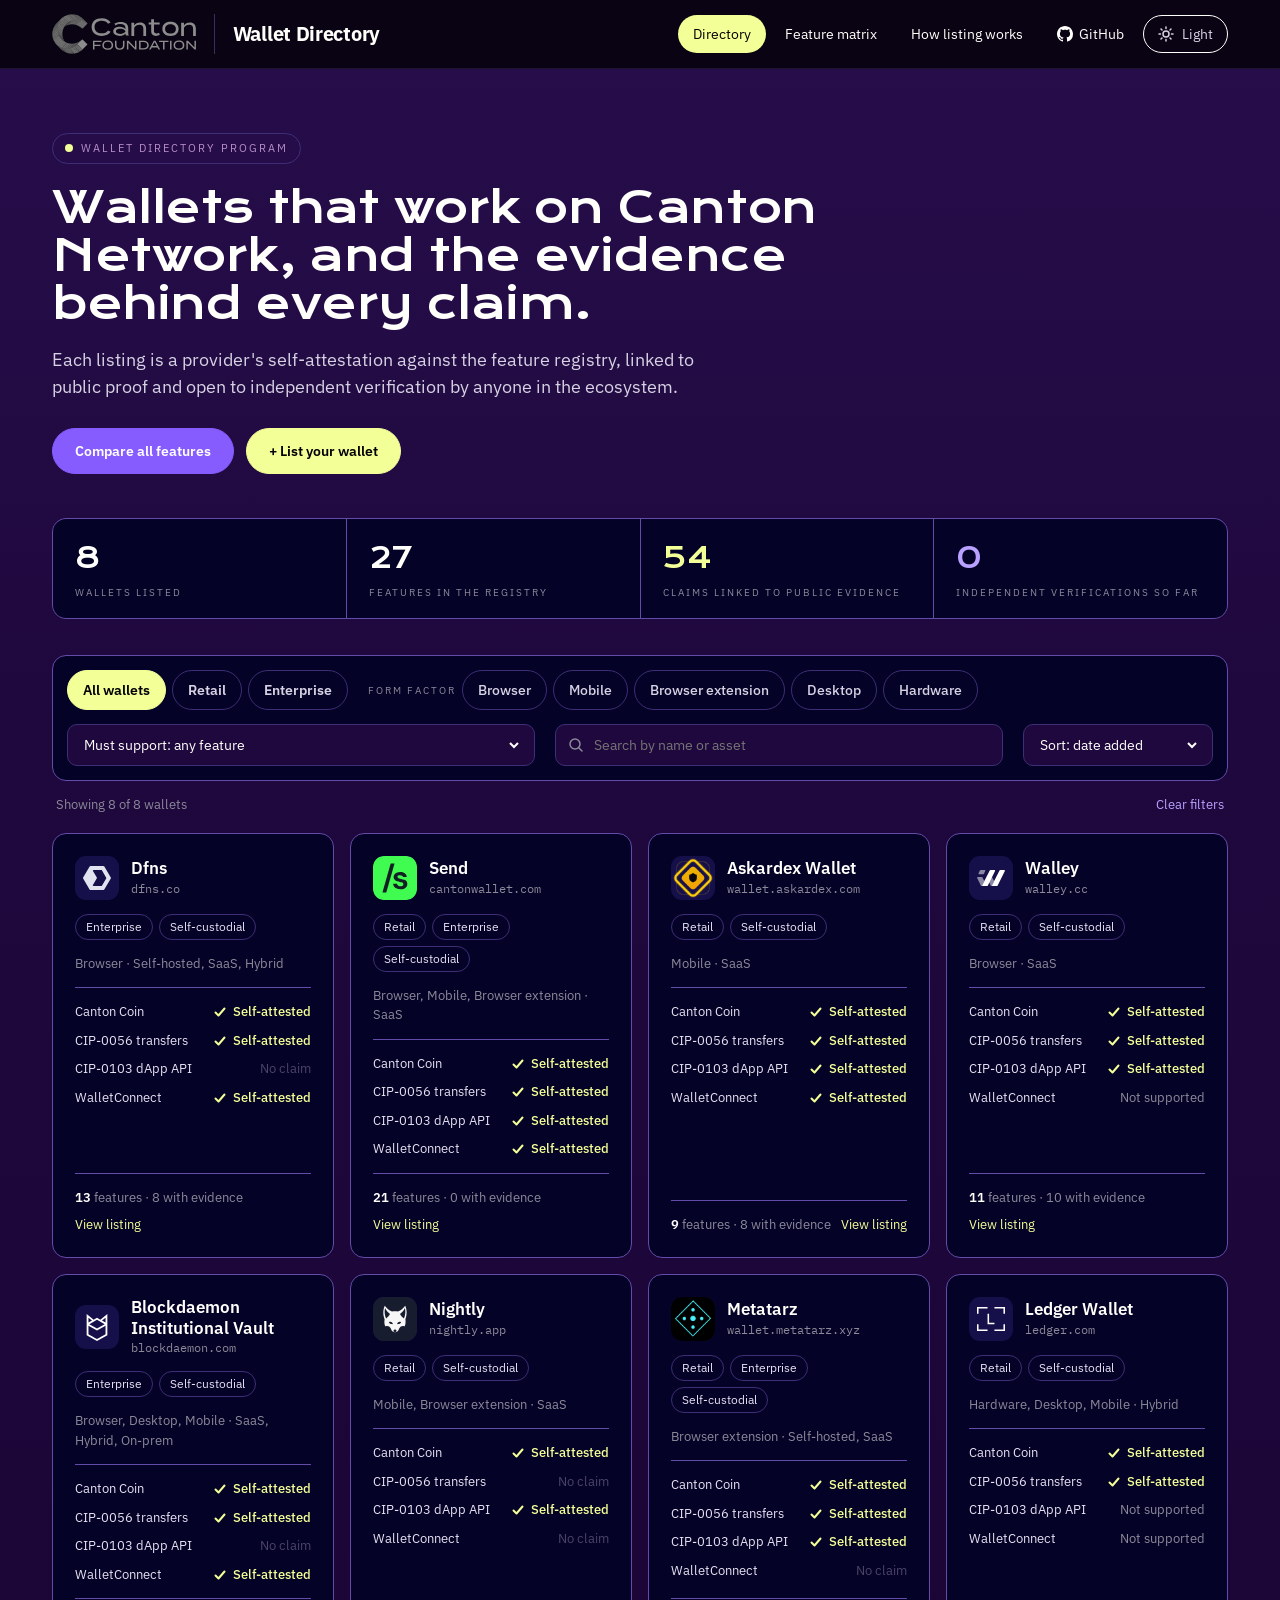
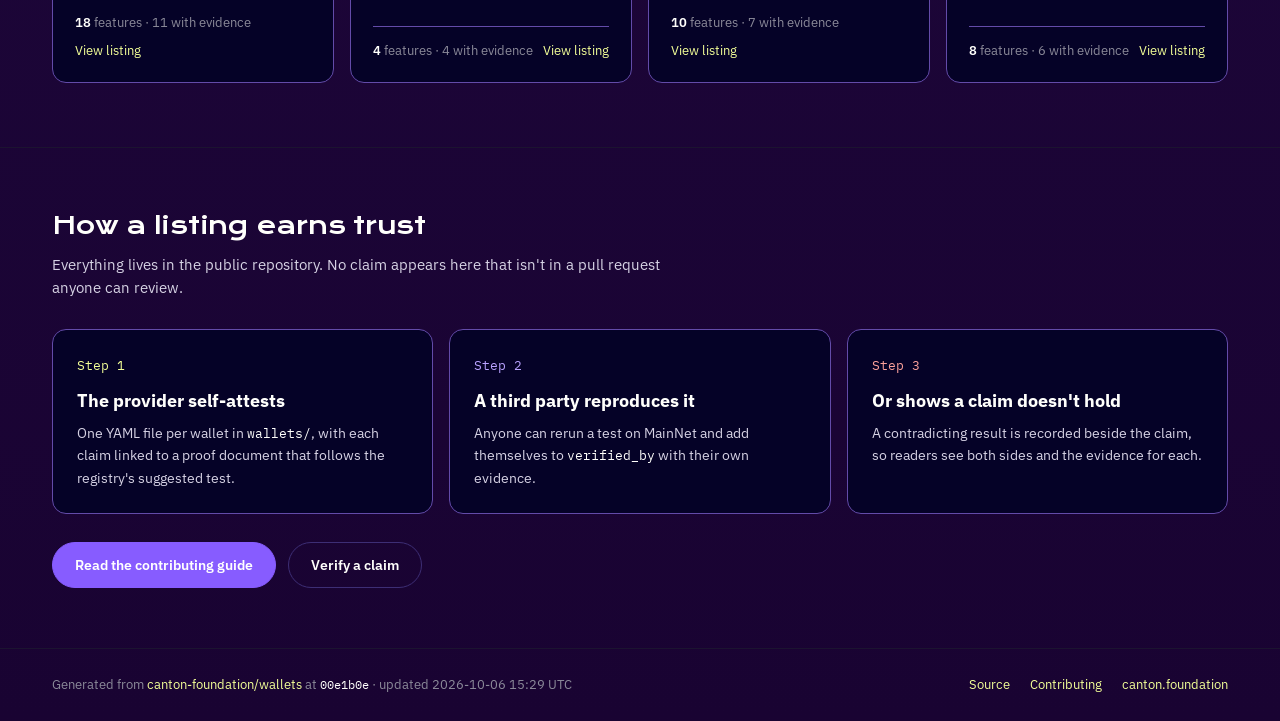
==== commit 281899ff: "Use Send's app icon for its logo Replace the bare "/s" mark with Send's app icon (dark "/s" on a gre" ====
--- a/index.html
+++ b/index.html
@@ -19,7 +19,7 @@
     try { if (localStorage.getItem("wallets-theme") === "light") document.documentElement.dataset.theme = "light"; } catch (e) {}
   </script>
   <!-- Bump ?v= when styles.css or app.js change, to bust browser caches -->
-  <link rel="stylesheet" href="assets/styles.css?v=6">
+  <link rel="stylesheet" href="assets/styles.css?v=7">
 </head>
 <body data-page="directory">
   <a class="skip" href="#main">Skip to content</a>
@@ -28,6 +28,6 @@
   <main id="main"><div class="wrap state-msg">Loading wallet data…</div></main>
   <footer class="site-footer" id="site-footer"></footer>
   <noscript><div class="wrap state-msg">This site needs JavaScript. The same data is in <a href="https://github.com/canton-foundation/wallets/blob/main/WALLET_DIRECTORY.md">WALLET_DIRECTORY.md</a>.</div></noscript>
-  <script src="assets/app.js?v=6"></script>
+  <script src="assets/app.js?v=7"></script>
 </body>
 </html>
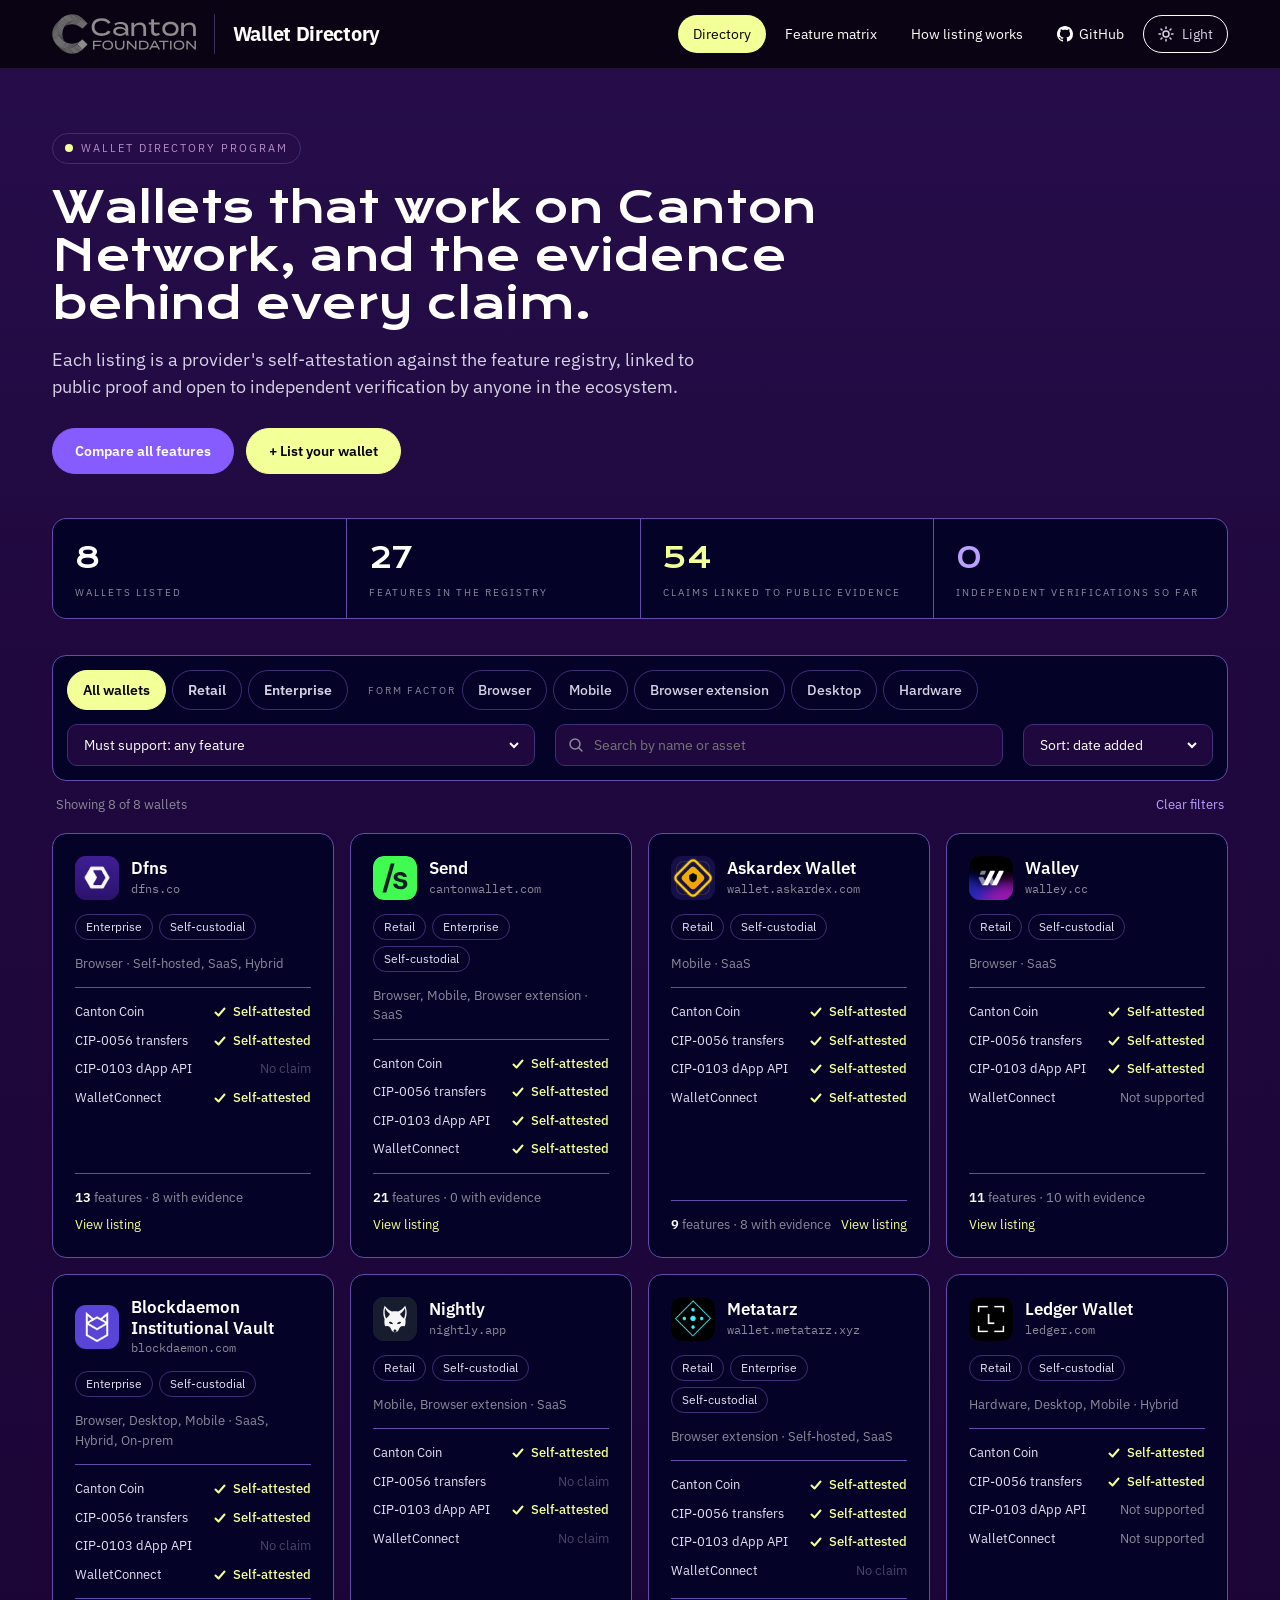
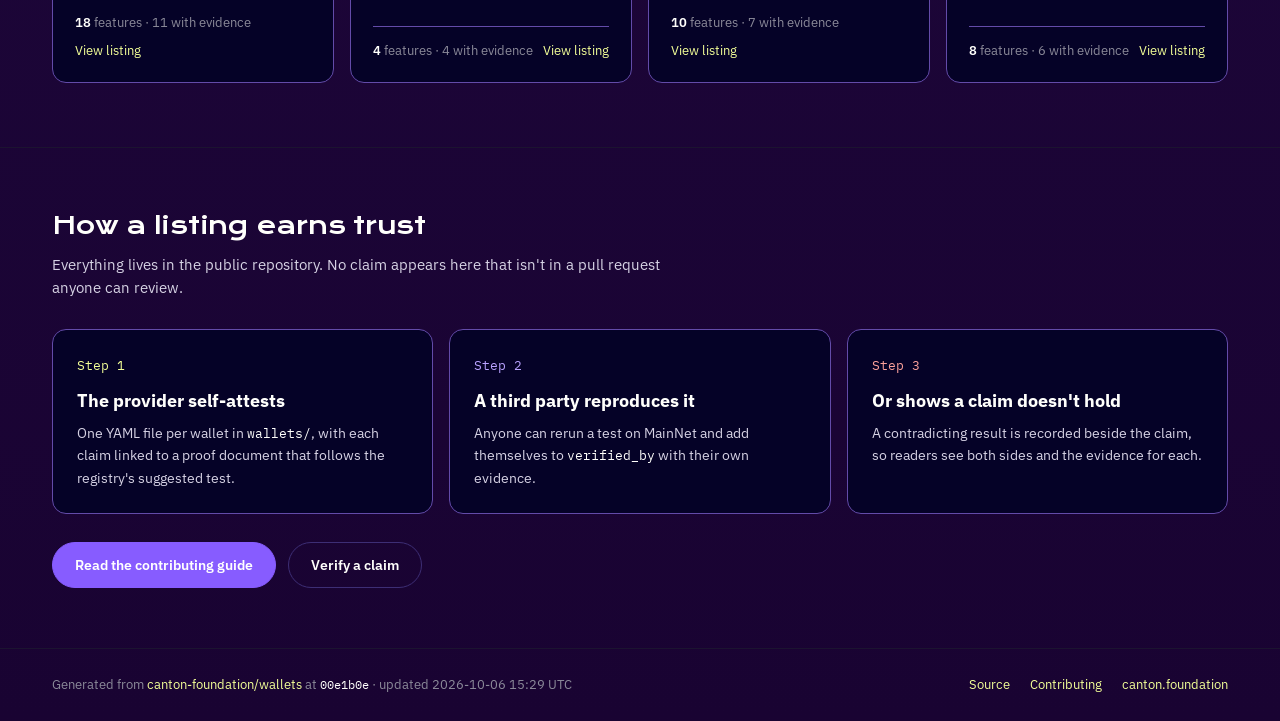
==== commit 00aaa881: "Use each wallet's own app icon and cache-bust logo URLs Every tile now shows the icon the brand uses" ====
--- a/index.html
+++ b/index.html
@@ -19,7 +19,7 @@
     try { if (localStorage.getItem("wallets-theme") === "light") document.documentElement.dataset.theme = "light"; } catch (e) {}
   </script>
   <!-- Bump ?v= when styles.css or app.js change, to bust browser caches -->
-  <link rel="stylesheet" href="assets/styles.css?v=7">
+  <link rel="stylesheet" href="assets/styles.css?v=8">
 </head>
 <body data-page="directory">
   <a class="skip" href="#main">Skip to content</a>
@@ -28,6 +28,6 @@
   <main id="main"><div class="wrap state-msg">Loading wallet data…</div></main>
   <footer class="site-footer" id="site-footer"></footer>
   <noscript><div class="wrap state-msg">This site needs JavaScript. The same data is in <a href="https://github.com/canton-foundation/wallets/blob/main/WALLET_DIRECTORY.md">WALLET_DIRECTORY.md</a>.</div></noscript>
-  <script src="assets/app.js?v=7"></script>
+  <script src="assets/app.js?v=8"></script>
 </body>
 </html>
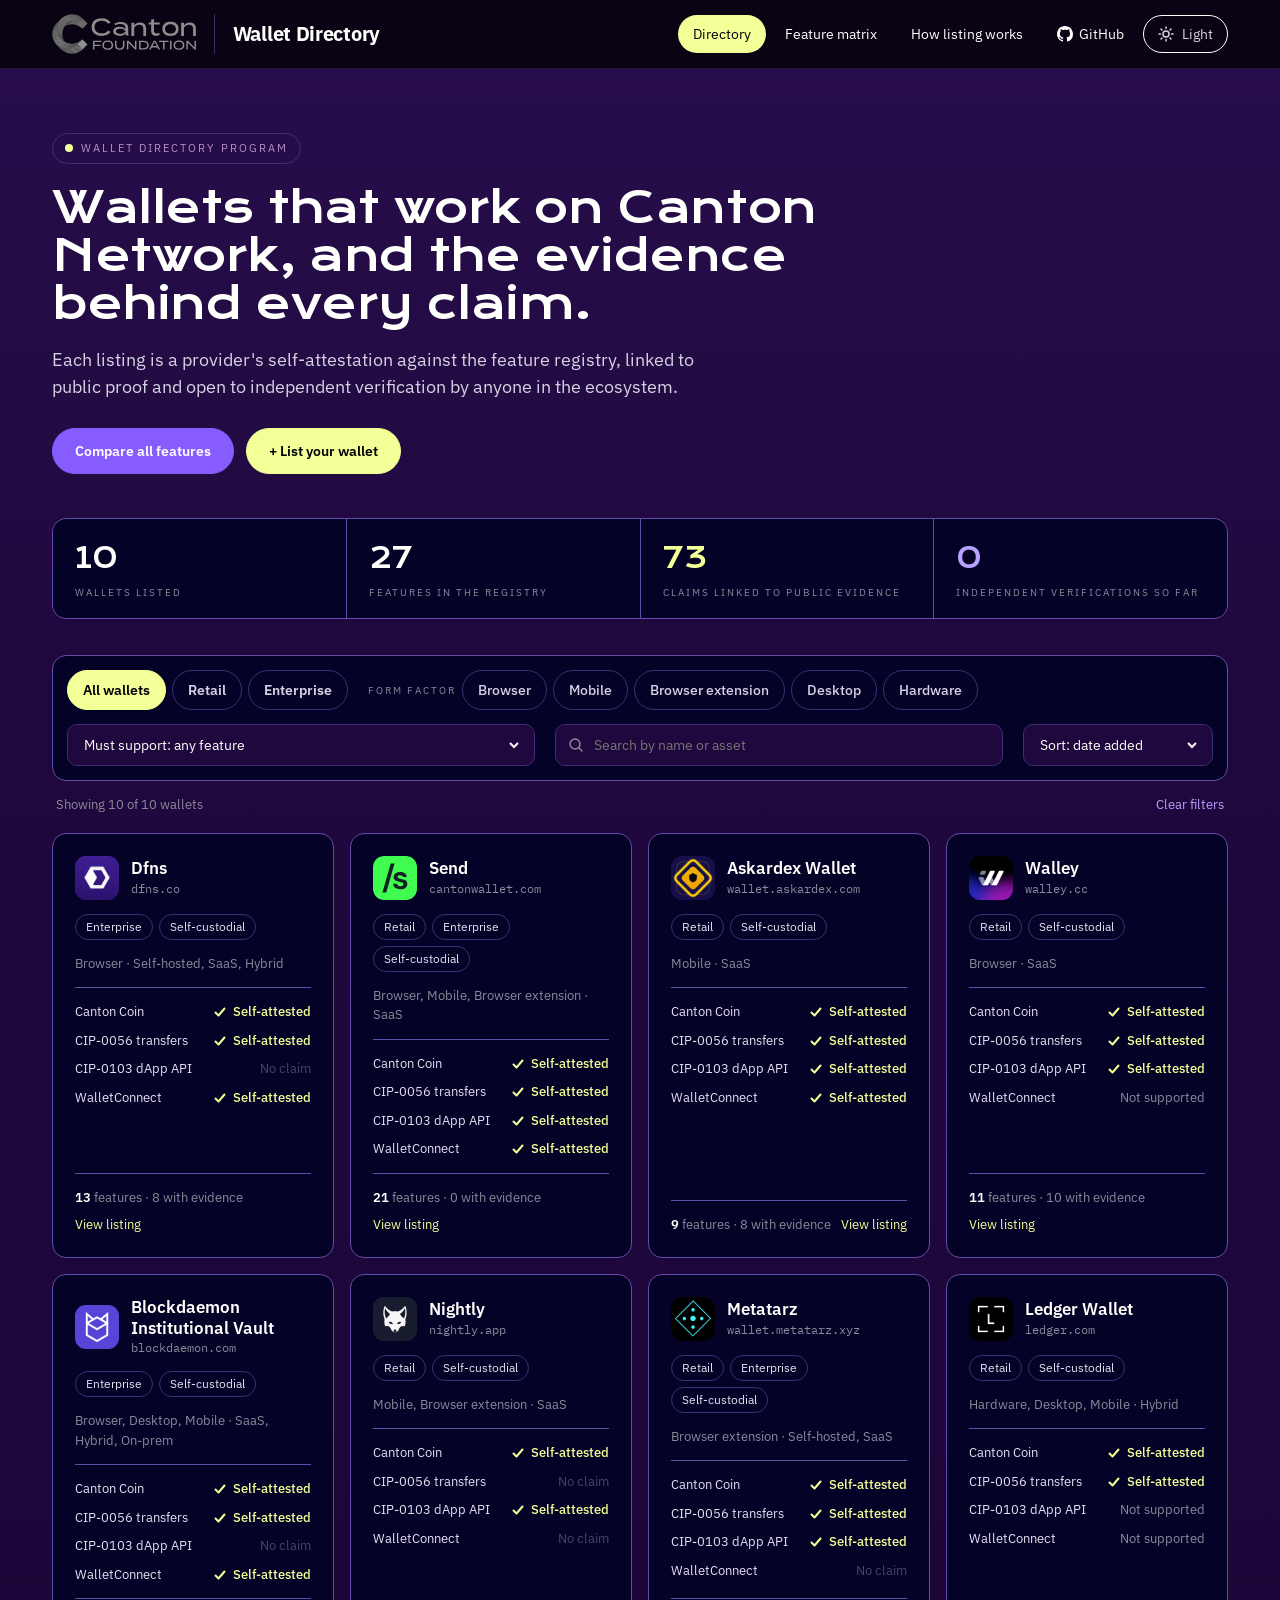
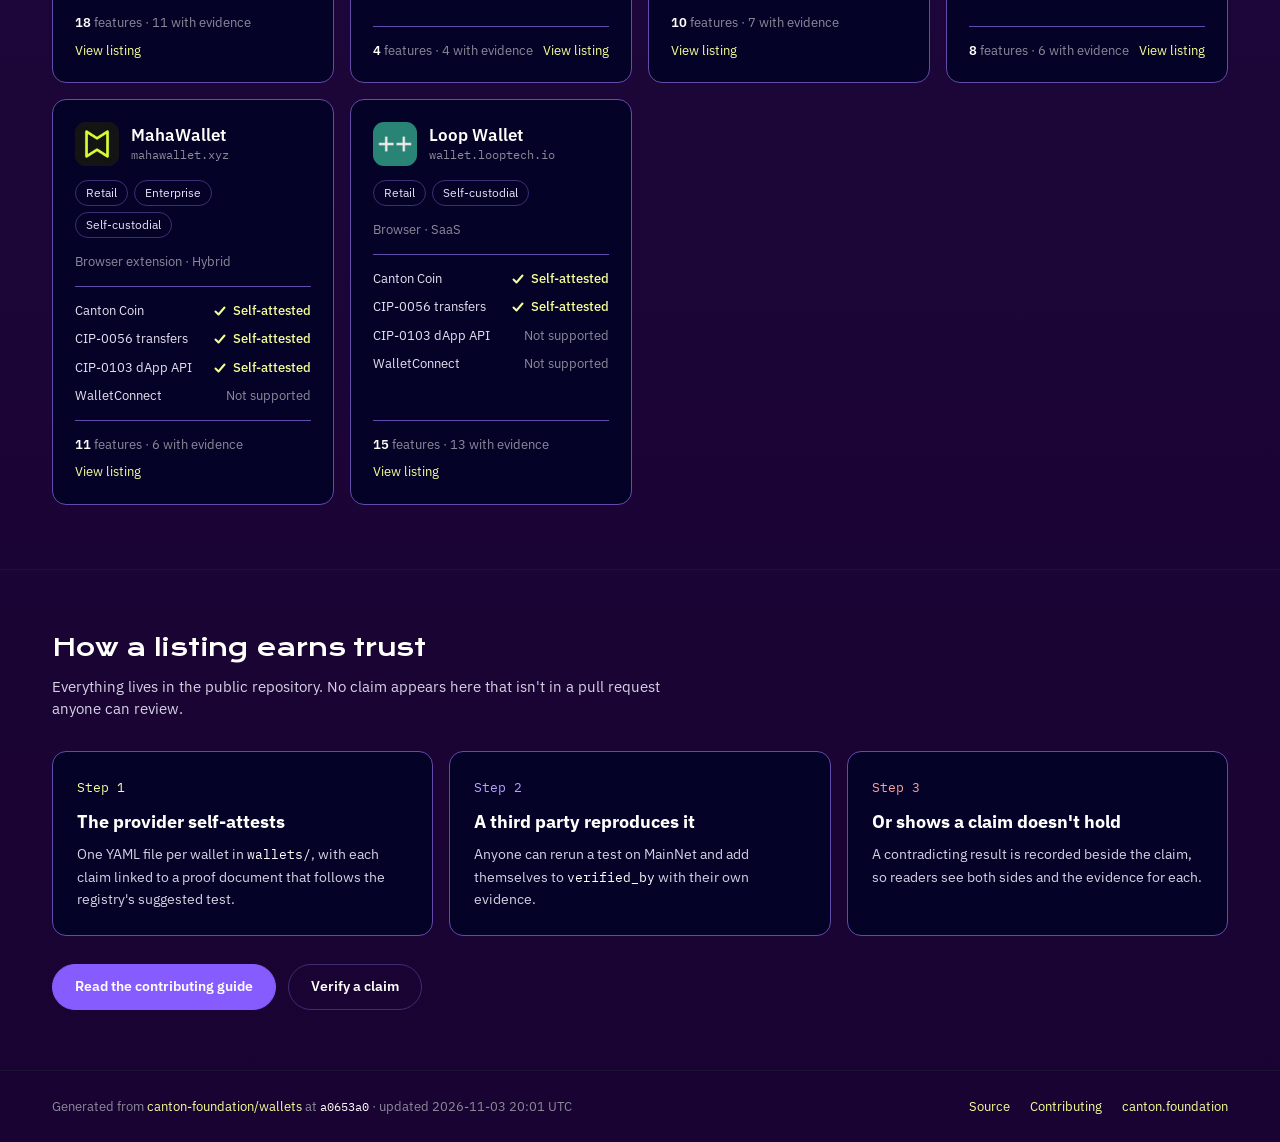
==== commit 6847068c: "Add MahaWallet and Loop Wallet logos Both new listings now show their own app icon instead of a mono" ====
--- a/index.html
+++ b/index.html
@@ -19,7 +19,7 @@
     try { if (localStorage.getItem("wallets-theme") === "light") document.documentElement.dataset.theme = "light"; } catch (e) {}
   </script>
   <!-- Bump ?v= when styles.css or app.js change, to bust browser caches -->
-  <link rel="stylesheet" href="assets/styles.css?v=8">
+  <link rel="stylesheet" href="assets/styles.css?v=9">
 </head>
 <body data-page="directory">
   <a class="skip" href="#main">Skip to content</a>
@@ -28,6 +28,6 @@
   <main id="main"><div class="wrap state-msg">Loading wallet data…</div></main>
   <footer class="site-footer" id="site-footer"></footer>
   <noscript><div class="wrap state-msg">This site needs JavaScript. The same data is in <a href="https://github.com/canton-foundation/wallets/blob/main/WALLET_DIRECTORY.md">WALLET_DIRECTORY.md</a>.</div></noscript>
-  <script src="assets/app.js?v=8"></script>
+  <script src="assets/app.js?v=9"></script>
 </body>
 </html>
